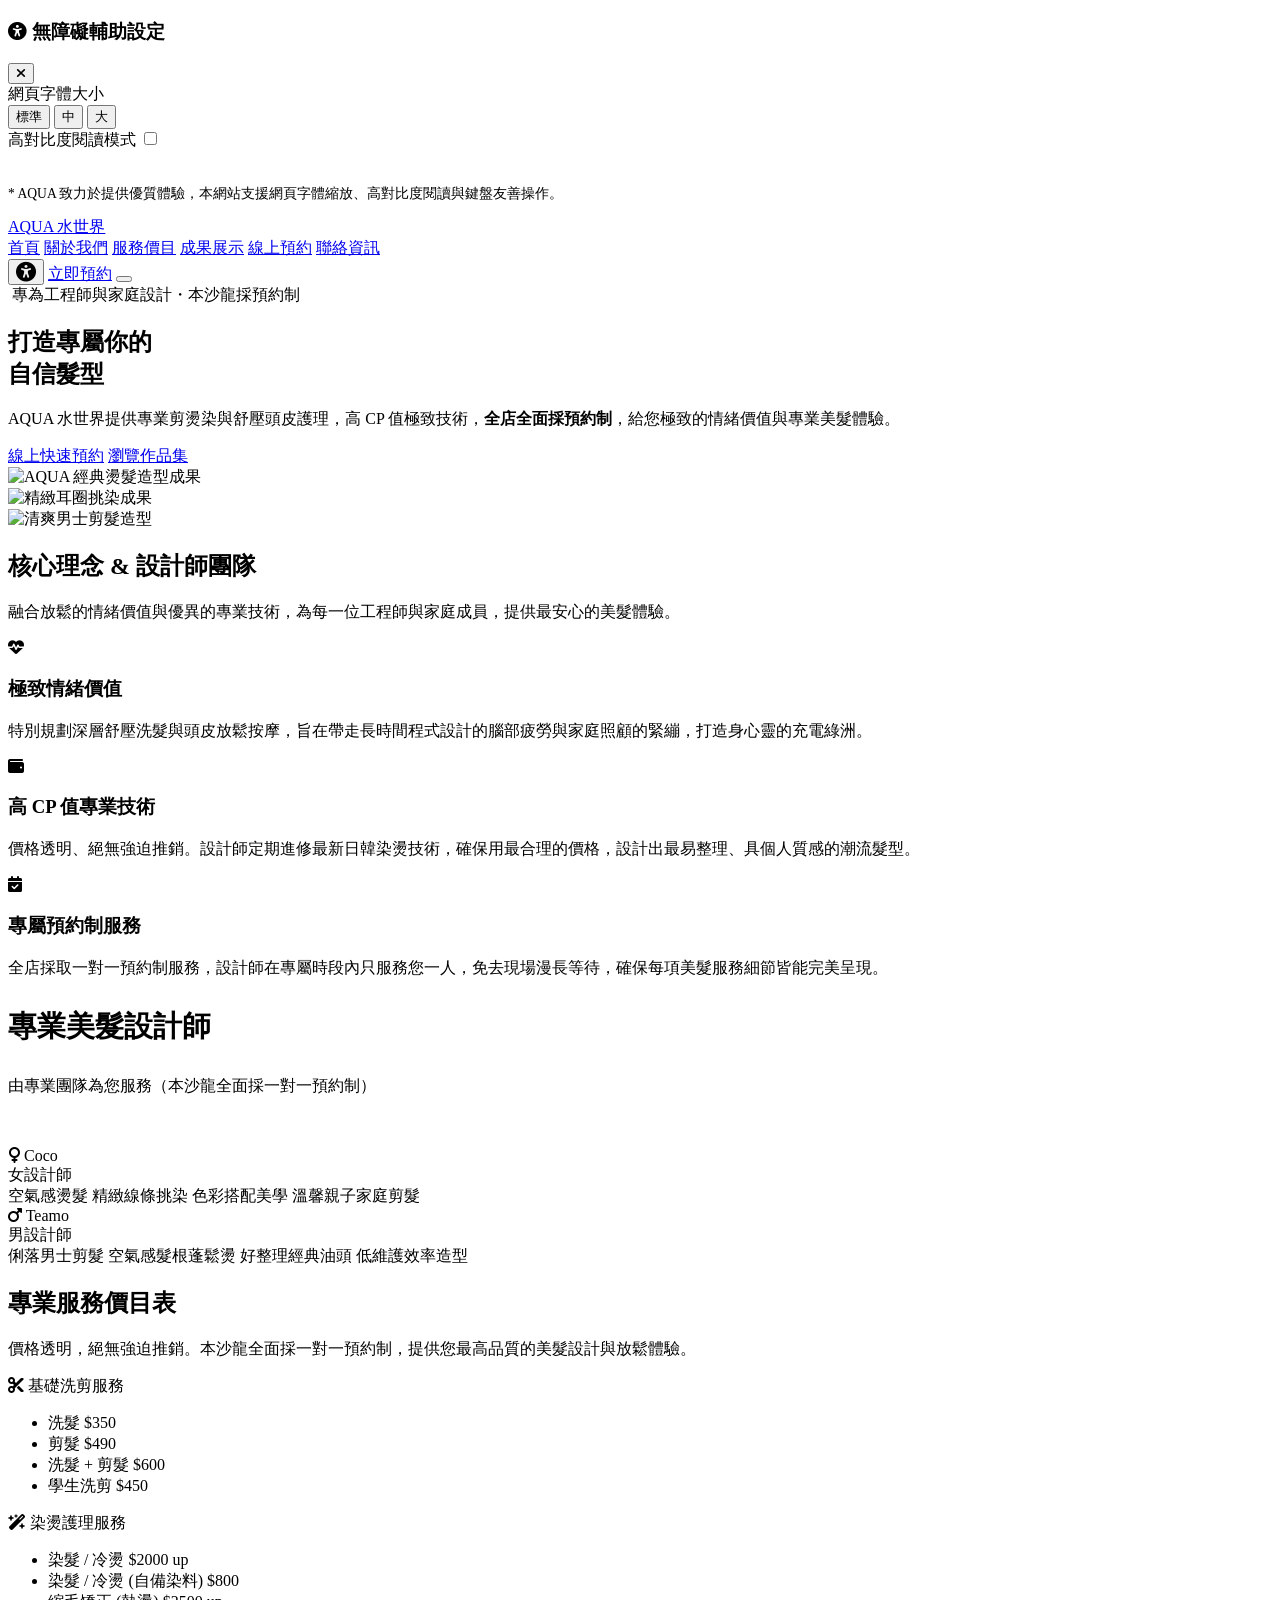
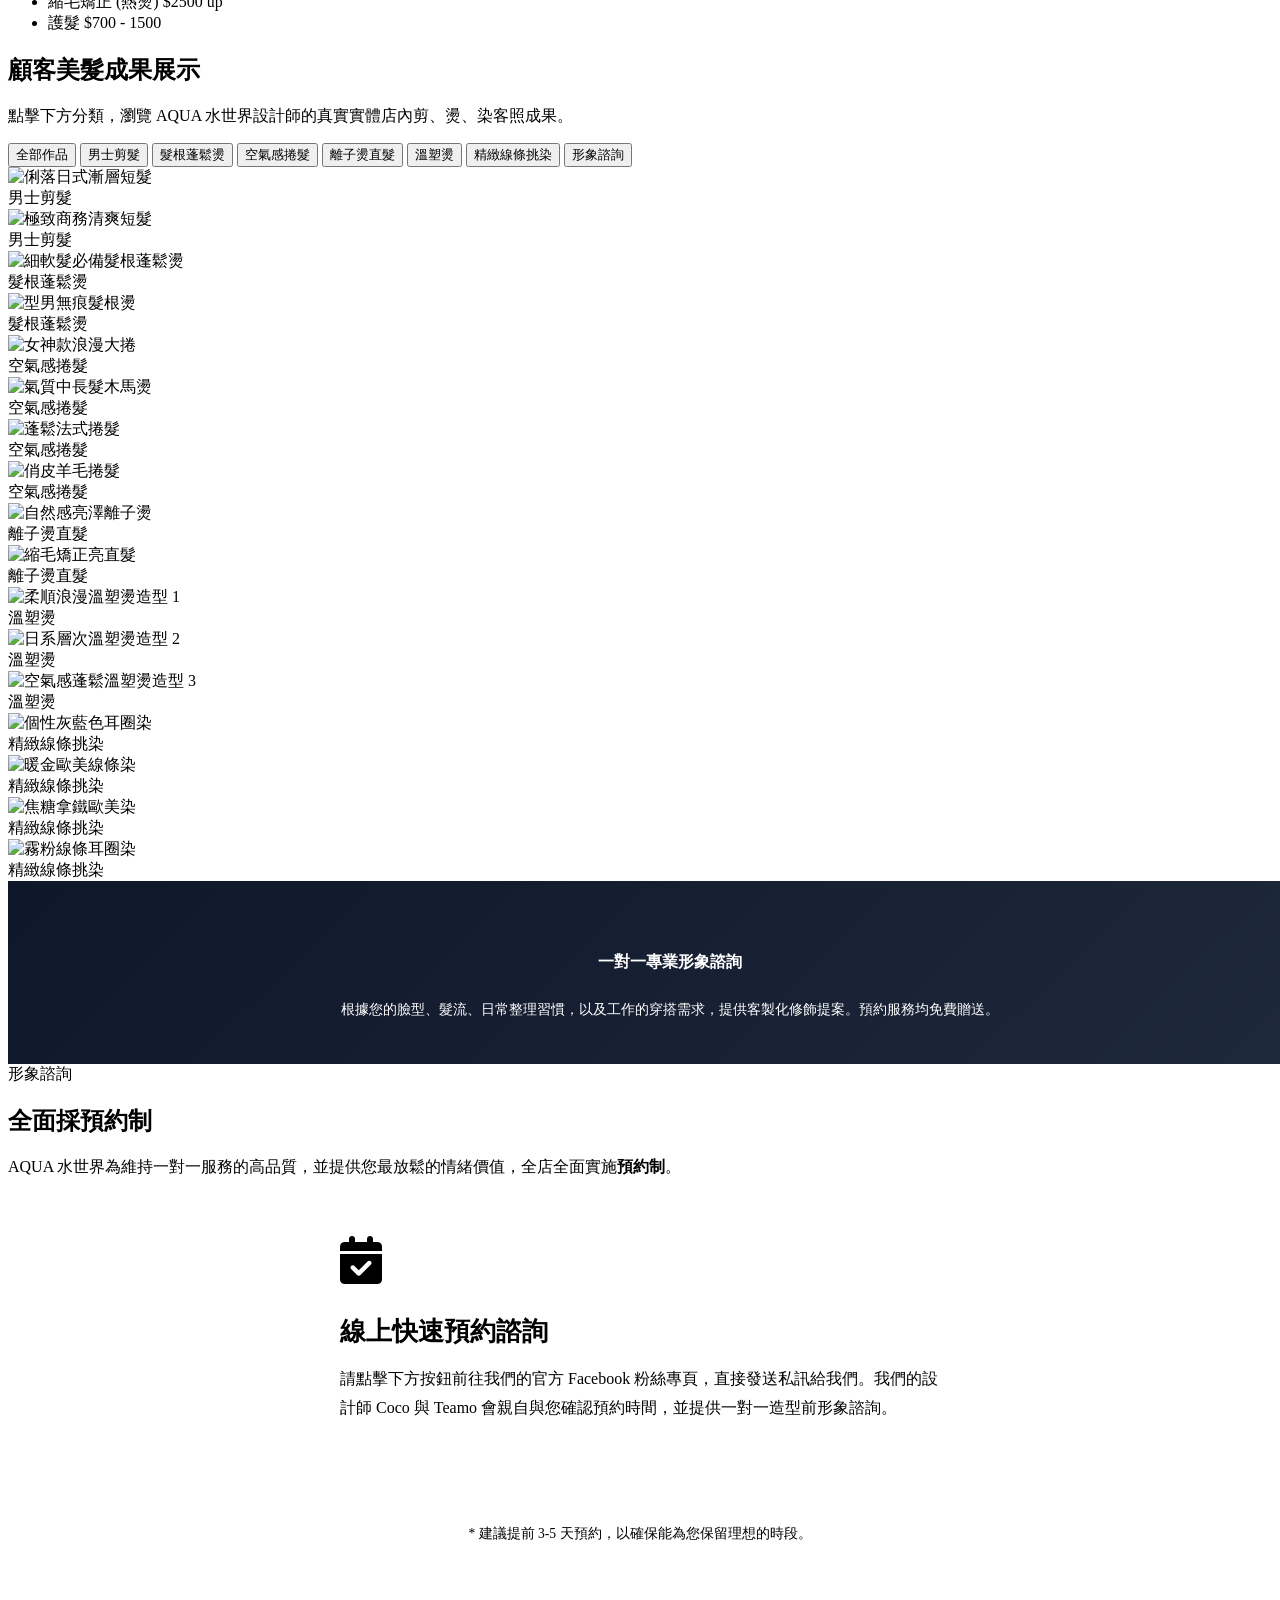
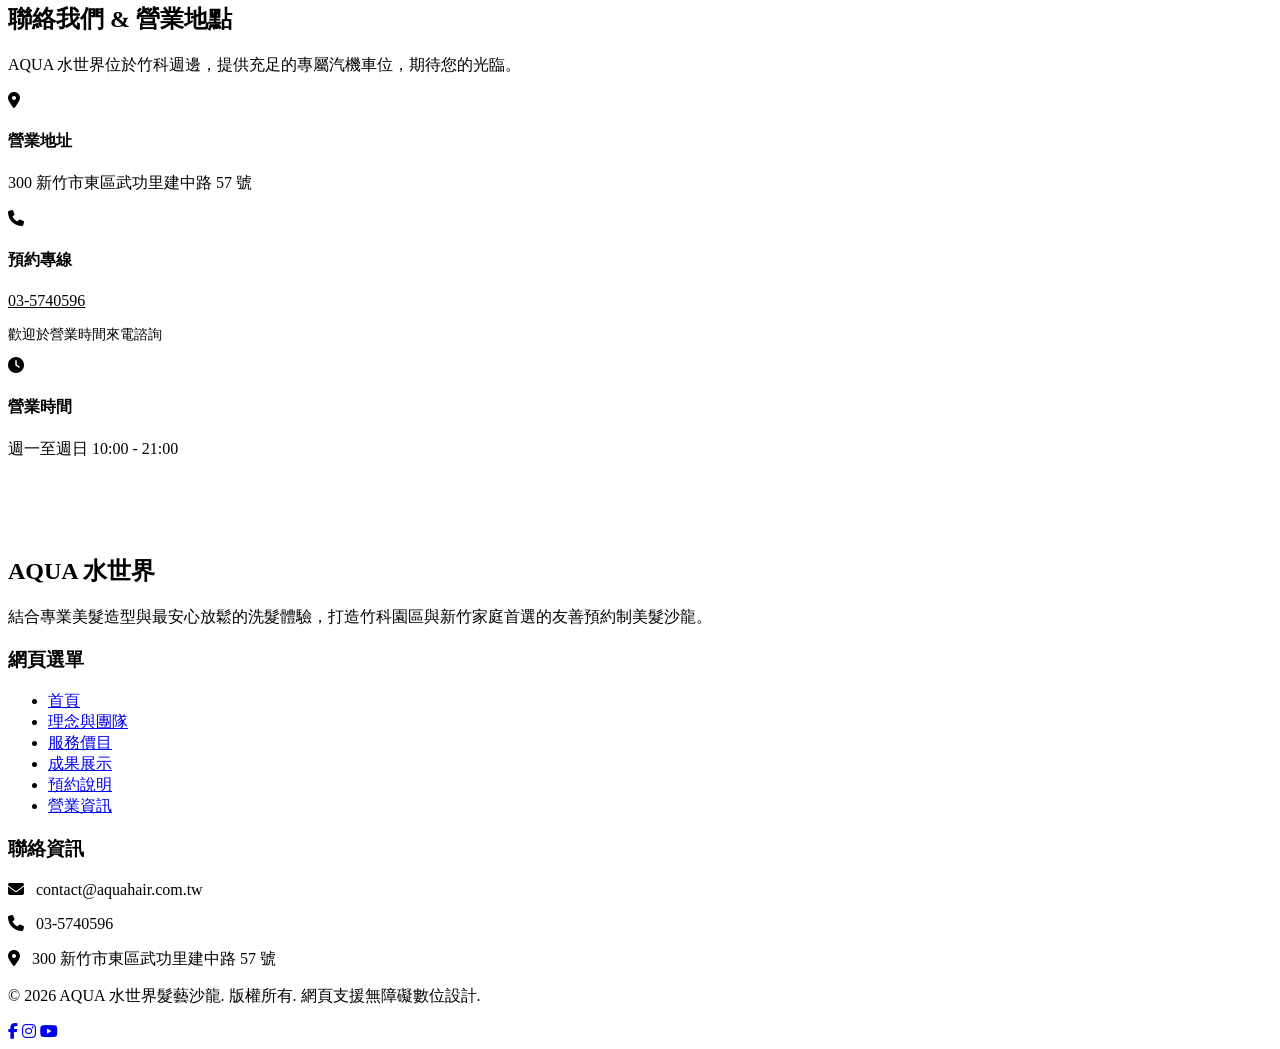
==== index.html @ fc86faf9 "Add files via upload" ====
<!DOCTYPE html>
<html lang="zh-TW">
<head>
  <meta charset="UTF-8">
  <meta name="viewport" content="width=device-width, initial-scale=1.0">
  <title>AQUA 水世界 Hair Salon | 專業剪燙染・一對一預約制沙龍</title>
  <meta name="description" content="AQUA 水世界髮藝沙龍專為忙碌工程師與溫馨家庭設計。提供高品質男士剪髮、髮根蓬鬆燙、溫和捲髮、離子燙、精緻挑染與一對一形象諮詢，給您極致的情緒價值與專業美髮體驗。採全面預約制。">
  <meta name="keywords" content="AQUA水世界, 染髮成果, 男士剪髮, 髮根蓬鬆燙, 離子燙直髮, 捲髮, 挑染, 形象諮詢, 新竹美髮, 竹科剪髮, 預約制">
  
  <!-- CSS Stylesheets -->
  <link rel="stylesheet" href="style.css">
  
  <!-- Icons (FontAwesome for rich accessibility icons) -->
  <link rel="stylesheet" href="https://cdnjs.cloudflare.com/ajax/libs/font-awesome/6.4.0/css/all.min.css">
  
  <!-- Leaflet Map CSS for interactive mapping -->
  <link rel="stylesheet" href="https://unpkg.com/leaflet@1.9.4/dist/leaflet.css" integrity="sha256-p4NxAoJBhIIN+hmNHrzRCf9tD/miZyoHS5obTRR9BMY=" crossorigin="" />
</head>
<body>

  <!-- ACCESSIBILITY BACKDROP -->
  <div class="access-backdrop" id="accessBackdrop" onclick="toggleAccessPanel(false)"></div>

  <!-- ACCESSIBILITY PANEL -->
  <aside class="access-panel" id="accessPanel" aria-label="無障礙輔助設定">
    <div class="access-header">
      <h3><i class="fa-solid fa-universal-access"></i> 無障礙輔助設定</h3>
      <button class="access-close-btn" onclick="toggleAccessPanel(false)" aria-label="關閉無障礙設定"><i class="fa-solid fa-xmark"></i></button>
    </div>
    
    <div class="access-option">
      <label id="fontSizeLabel">網頁字體大小</label>
      <div class="font-size-controls" role="group" aria-labelledby="fontSizeLabel">
        <button class="font-btn active" id="font-normal" onclick="setFontScale(1, 'font-normal')">標準</button>
        <button class="font-btn" id="font-large" onclick="setFontScale(1.2, 'font-large')">中</button>
        <button class="font-btn" id="font-xlarge" onclick="setFontScale(1.4, 'font-xlarge')">大</button>
      </div>
    </div>
    
    <div class="access-option">
      <div class="contrast-toggle-wrapper">
        <label for="contrastToggle" style="margin-bottom: 0;">高對比度閱讀模式</label>
        <label class="switch">
          <input type="checkbox" id="contrastToggle" onchange="toggleHighContrast(this.checked)">
          <span class="slider"></span>
        </label>
      </div>
    </div>
    
    <div class="access-option" style="border-top: 1px solid var(--border-color); padding-top: 20px;">
      <p style="font-size: 0.85rem; color: var(--text-light);">
        * AQUA 致力於提供優質體驗，本網站支援網頁字體縮放、高對比度閱讀與鍵盤友善操作。
      </p>
    </div>
  </aside>

  <!-- HEADER -->
  <header class="header" id="header">
    <div class="container header-container">
      <a href="#home" class="logo" aria-label="AQUA 水世界首頁">
        <div class="logo-wave"></div>
        <span>AQUA 水世界</span>
      </a>
      
      <nav class="nav-links" id="navLinks" aria-label="主導覽列">
        <a href="#home" onclick="closeMobileMenu()" class="active">首頁</a>
        <a href="#about" onclick="closeMobileMenu()">關於我們</a>
        <a href="#pricing" onclick="closeMobileMenu()">服務價目</a>
        <a href="#services" onclick="closeMobileMenu()">成果展示</a>
        <a href="https://www.facebook.com/share/19ZFCupeSS/?mibextid=wwXIfr" target="_blank" rel="noopener noreferrer" onclick="closeMobileMenu()">線上預約</a>
        <a href="#contact" onclick="closeMobileMenu()">聯絡資訊</a>
        <!-- Booking Link inside nav for mobile view -->
        <a href="https://www.facebook.com/share/19ZFCupeSS/?mibextid=wwXIfr" target="_blank" rel="noopener noreferrer" onclick="closeMobileMenu()" class="btn btn-primary" style="display: none; width: 100%; text-align: center; color: white;">立即預約</a>
      </nav>
      
      <div class="nav-actions">
        <!-- Accessibility Panel Toggle Button -->
        <button class="access-toggle-btn" onclick="toggleAccessPanel(true)" aria-label="開啟無障礙設定" title="無障礙設定">
          <i class="fa-solid fa-universal-access" style="font-size: 1.25rem;"></i>
        </button>
        
        <a href="https://www.facebook.com/share/19ZFCupeSS/?mibextid=wwXIfr" target="_blank" rel="noopener noreferrer" class="btn btn-primary">立即預約</a>
        
        <button class="menu-toggle" id="menuToggle" onclick="toggleMobileMenu()" aria-label="切換選單">
          <span></span>
          <span></span>
          <span></span>
        </button>
      </div>
    </div>
  </header>

  <main>
    <!-- HERO SECTION -->
    <section class="hero" id="home" aria-label="主視覺">
      <div class="container hero-grid">
        <div class="hero-content">
          <div class="badge">
            <i class="fa-solid fa-sparkles"></i> 專為工程師與家庭設計・本沙龍採預約制
          </div>
          <h1>
            打造專屬你的<br>
            <span>自信髮型</span>
          </h1>
          <p class="hero-description">
            AQUA 水世界提供專業剪燙染與舒壓頭皮護理，高 CP 值極致技術，<strong>全店全面採預約制</strong>，給您極致的情緒價值與專業美髮體驗。
          </p>
          <div class="hero-buttons">
            <a href="https://www.facebook.com/share/19ZFCupeSS/?mibextid=wwXIfr" target="_blank" rel="noopener noreferrer" class="btn btn-primary">線上快速預約</a>
            <a href="#services" class="btn btn-secondary">瀏覽作品集</a>
          </div>
        </div>
        
        <div class="hero-visuals">
          <div class="hero-blob"></div>
          <div class="hero-showcase-wrapper">
            <div class="hero-main-card">
              <img src="curly-hair/1-1.jpg" alt="AQUA 經典燙髮造型成果">
            </div>
            <!-- Sub decorative styling frames -->
            <div class="hero-sub-card card-1">
              <img src="highlights/3....1.jpg" alt="精緻耳圈挑染成果">
            </div>
            <div class="hero-sub-card card-2">
              <img src="mens-haircut/1..1.jpg" alt="清爽男士剪髮造型">
            </div>
          </div>
        </div>
      </div>
    </section>

    <!-- ABOUT SECTION - BRAND & DESIGNERS -->
    <section class="section-padding" id="about" aria-label="關於我們">
      <div class="container">
        <div class="text-center">
          <h2 class="section-title">核心理念 & 設計師團隊</h2>
          <p class="section-subtitle">
            融合放鬆的情緒價值與優異的專業技術，為每一位工程師與家庭成員，提供最安心的美髮體驗。
          </p>
        </div>

        <!-- 3 Brand Core Values (Mindmap concept) -->
        <div class="about-features">
          <div class="feature-card glassmorphism">
            <div class="feature-icon-wrapper">
              <i class="fa-solid fa-heart-pulse"></i>
            </div>
            <h3>極致情緒價值</h3>
            <p>特別規劃深層舒壓洗髮與頭皮放鬆按摩，旨在帶走長時間程式設計的腦部疲勞與家庭照顧的緊繃，打造身心靈的充電綠洲。</p>
          </div>

          <div class="feature-card glassmorphism">
            <div class="feature-icon-wrapper">
              <i class="fa-solid fa-wallet"></i>
            </div>
            <h3>高 CP 值專業技術</h3>
            <p>價格透明、絕無強迫推銷。設計師定期進修最新日韓染燙技術，確保用最合理的價格，設計出最易整理、具個人質感的潮流髮型。</p>
          </div>

          <div class="feature-card glassmorphism">
            <div class="feature-icon-wrapper">
              <i class="fa-solid fa-calendar-check"></i>
            </div>
            <h3>專屬預約制服務</h3>
            <p>全店採取一對一預約制服務，設計師在專屬時段內只服務您一人，免去現場漫長等待，確保每項美髮服務細節皆能完美呈現。</p>
          </div>
        </div>

        <!-- Designers section (Sitemap concept) -->
        <!-- Designers section (Sitemap concept) -->
        <div class="designers-container">
          <div class="text-center" style="margin-bottom: 50px;">
            <h3 style="font-family: var(--font-display); font-size: 1.8rem; color: var(--secondary);">專業美髮設計師</h3>
            <p style="font-size: 1rem; color: var(--text-light); margin-top: 8px;">由專業團隊為您服務（本沙龍全面採一對一預約制）</p>
          </div>
          
          <div class="designers-grid-simple">
            <!-- Designer 1: Coco -->
            <div class="designer-card-simple glassmorphism text-center">
              <div class="designer-badge-simple female"><i class="fa-solid fa-venus"></i> Coco</div>
              <span class="designer-role-simple">女設計師</span>
              <div class="designer-specialties-simple">
                <span class="specialty-tag">空氣感燙髮</span>
                <span class="specialty-tag">精緻線條挑染</span>
                <span class="specialty-tag">色彩搭配美學</span>
                <span class="specialty-tag">溫馨親子家庭剪髮</span>
              </div>
            </div>

            <!-- Designer 2: Teamo -->
            <div class="designer-card-simple glassmorphism text-center">
              <div class="designer-badge-simple male"><i class="fa-solid fa-mars"></i> Teamo</div>
              <span class="designer-role-simple">男設計師</span>
              <div class="designer-specialties-simple">
                <span class="specialty-tag">俐落男士剪髮</span>
                <span class="specialty-tag">空氣感髮根蓬鬆燙</span>
                <span class="specialty-tag">好整理經典油頭</span>
                <span class="specialty-tag">低維護效率造型</span>
              </div>
            </div>
          </div>
        </div>

      </div>
    </section>

    <!-- PRICING SECTION -->
    <section class="section-padding" id="pricing" aria-label="服務價目表" style="background-color: var(--bg-light);">
      <div class="container">
        <div class="text-center">
          <h2 class="section-title">專業服務價目表</h2>
          <p class="section-subtitle">
            價格透明，絕無強迫推銷。本沙龍全面採一對一預約制，提供您最高品質的美髮設計與放鬆體驗。
          </p>
        </div>

        <div class="pricing-container">
          <div class="pricing-grid">
            <!-- category 1: 基礎洗剪 -->
            <div class="pricing-card glassmorphism">
              <div class="pricing-category-title">
                <i class="fa-solid fa-scissors"></i> 基礎洗剪服務
              </div>
              <ul class="pricing-list">
                <li>
                  <span class="price-name">洗髮</span>
                  <span class="price-value">$350</span>
                </li>
                <li>
                  <span class="price-name">剪髮</span>
                  <span class="price-value">$490</span>
                </li>
                <li>
                  <span class="price-name">洗髮 + 剪髮</span>
                  <span class="price-value">$600</span>
                </li>
                <li>
                  <span class="price-name">學生洗剪</span>
                  <span class="price-value">$450</span>
                </li>
              </ul>
            </div>

            <!-- category 2: 染燙護理 -->
            <div class="pricing-card glassmorphism">
              <div class="pricing-category-title">
                <i class="fa-solid fa-wand-magic-sparkles"></i> 染燙護理服務
              </div>
              <ul class="pricing-list">
                <li>
                  <span class="price-name">染髮 / 冷燙</span>
                  <span class="price-value">$2000 <span class="price-up">up</span></span>
                </li>
                <li>
                  <span class="price-name">染髮 / 冷燙 (自備染料)</span>
                  <span class="price-value">$800</span>
                </li>
                <li>
                  <span class="price-name">縮毛矯正 (熱燙)</span>
                  <span class="price-value">$2500 <span class="price-up">up</span></span>
                </li>
                <li>
                  <span class="price-name">護髮</span>
                  <span class="price-value">$700 - 1500</span>
                </li>
              </ul>
            </div>
          </div>
        </div>
      </div>
    </section>

    <!-- SERVICES PORTFOLIO SECTION -->
    <section class="section-padding" style="background-color: var(--bg-white);" id="services" aria-label="服務項目與作品集">
      <div class="container">
        <div class="text-center">
          <h2 class="section-title">顧客美髮成果展示</h2>
          <p class="section-subtitle">
            點擊下方分類，瀏覽 AQUA 水世界設計師的真實實體店內剪、燙、染客照成果。
          </p>
        </div>

        <!-- Portfolio Filter Navigation -->
        <div class="portfolio-filters" role="tablist" aria-label="作品分類">
          <button class="filter-btn active" role="tab" aria-selected="true" aria-controls="portfolio-grid" data-filter="all">全部作品</button>
          <button class="filter-btn" role="tab" aria-selected="false" aria-controls="portfolio-grid" data-filter="cut">男士剪髮</button>
          <button class="filter-btn" role="tab" aria-selected="false" aria-controls="portfolio-grid" data-filter="root-vol">髮根蓬鬆燙</button>
          <button class="filter-btn" role="tab" aria-selected="false" aria-controls="portfolio-grid" data-filter="curl">空氣感捲髮</button>
          <button class="filter-btn" role="tab" aria-selected="false" aria-controls="portfolio-grid" data-filter="straight">離子燙直髮</button>
          <button class="filter-btn" role="tab" aria-selected="false" aria-controls="portfolio-grid" data-filter="thermal">溫塑燙</button>
          <button class="filter-btn" role="tab" aria-selected="false" aria-controls="portfolio-grid" data-filter="color">精緻線條挑染</button>
          <button class="filter-btn" role="tab" aria-selected="false" aria-controls="portfolio-grid" data-filter="consult">形象諮詢</button>
        </div>

        <!-- Portfolio Grid with real directory assets -->
        <div class="portfolio-grid" id="portfolio-grid">
          
          <!-- 男士剪髮 (Cut) -->
          <div class="portfolio-item" data-category="cut">
            <img src="mens-haircut/1..1.jpg" alt="俐落日式漸層短髮">
            <div class="portfolio-overlay">
              <span class="portfolio-tag">男士剪髮</span>
            </div>
          </div>
          <div class="portfolio-item" data-category="cut">
            <img src="mens-haircut/1..2.jpg" alt="極致商務清爽短髮">
            <div class="portfolio-overlay">
              <span class="portfolio-tag">男士剪髮</span>
            </div>
          </div>

          <!-- 髮根蓬鬆燙 (Root Volumizing) -->
          <div class="portfolio-item" data-category="root-vol">
            <img src="root-perm/1--1.jpg" alt="細軟髮必備髮根蓬鬆燙">
            <div class="portfolio-overlay">
              <span class="portfolio-tag">髮根蓬鬆燙</span>
            </div>
          </div>
          <div class="portfolio-item" data-category="root-vol">
            <img src="root-perm/2--1.jpg" alt="型男無痕髮根燙">
            <div class="portfolio-overlay">
              <span class="portfolio-tag">髮根蓬鬆燙</span>
            </div>
          </div>

          <!-- 捲髮 (Curl) -->
          <div class="portfolio-item" data-category="curl">
            <img src="curly-hair/1-1.jpg" alt="女神款浪漫大捲">
            <div class="portfolio-overlay">
              <span class="portfolio-tag">空氣感捲髮</span>
            </div>
          </div>
          <div class="portfolio-item" data-category="curl">
            <img src="curly-hair/2-1.jpg" alt="氣質中長髮木馬燙">
            <div class="portfolio-overlay">
              <span class="portfolio-tag">空氣感捲髮</span>
            </div>
          </div>
          <div class="portfolio-item" data-category="curl">
            <img src="curly-hair/5-1.jpg" alt="蓬鬆法式捲髮">
            <div class="portfolio-overlay">
              <span class="portfolio-tag">空氣感捲髮</span>
            </div>
          </div>
          <div class="portfolio-item" data-category="curl">
            <img src="curly-hair/8-1.jpg" alt="俏皮羊毛捲髮">
            <div class="portfolio-overlay">
              <span class="portfolio-tag">空氣感捲髮</span>
            </div>
          </div>

          <!-- 離子燙直髮 (Straight) -->
          <div class="portfolio-item" data-category="straight">
            <img src="straight-hair/1...1.jpg" alt="自然感亮澤離子燙">
            <div class="portfolio-overlay">
              <span class="portfolio-tag">離子燙直髮</span>
            </div>
          </div>
          <div class="portfolio-item" data-category="straight">
            <img src="straight-hair/3...1.jpg" alt="縮毛矯正亮直髮">
            <div class="portfolio-overlay">
              <span class="portfolio-tag">離子燙直髮</span>
            </div>
          </div>

          <!-- 溫塑燙 (Thermal) -->
          <div class="portfolio-item" data-category="thermal">
            <img src="thermal-perm/1.jpg" alt="柔順浪漫溫塑燙造型 1">
            <div class="portfolio-overlay">
              <span class="portfolio-tag">溫塑燙</span>
            </div>
          </div>
          <div class="portfolio-item" data-category="thermal">
            <img src="thermal-perm/2.png" alt="日系層次溫塑燙造型 2">
            <div class="portfolio-overlay">
              <span class="portfolio-tag">溫塑燙</span>
            </div>
          </div>
          <div class="portfolio-item" data-category="thermal">
            <img src="thermal-perm/3.png" alt="空氣感蓬鬆溫塑燙造型 3">
            <div class="portfolio-overlay">
              <span class="portfolio-tag">溫塑燙</span>
            </div>
          </div>

          <!-- 挑染 (Color) -->
          <div class="portfolio-item" data-category="color">
            <img src="highlights/1....2.jpg" alt="個性灰藍色耳圈染">
            <div class="portfolio-overlay">
              <span class="portfolio-tag">精緻線條挑染</span>
            </div>
          </div>
          <div class="portfolio-item" data-category="color">
            <img src="highlights/2....1.jpg" alt="暖金歐美線條染">
            <div class="portfolio-overlay">
              <span class="portfolio-tag">精緻線條挑染</span>
            </div>
          </div>
          <div class="portfolio-item" data-category="color">
            <img src="highlights/3....2.jpg" alt="焦糖拿鐵歐美染">
            <div class="portfolio-overlay">
              <span class="portfolio-tag">精緻線條挑染</span>
            </div>
          </div>
          <div class="portfolio-item" data-category="color">
            <img src="highlights/3....4.jpg" alt="霧粉線條耳圈染">
            <div class="portfolio-overlay">
              <span class="portfolio-tag">精緻線條挑染</span>
            </div>
          </div>

          <!-- 形象諮詢 (Consulting) -->
          <div class="portfolio-item" data-category="consult">
            <div style="background: linear-gradient(135deg, #0f172a, #1e293b); width:100%; height:100%; display:flex; flex-direction:column; justify-content:center; align-items:center; padding:30px; text-align:center; color:white;">
              <i class="fa-solid fa-comments-question" style="font-size:3rem; color:var(--primary); margin-bottom:20px;"></i>
              <h4 style="color:white; margin-bottom:12px; font-family:var(--font-display);">一對一專業形象諮詢</h4>
              <p style="font-size:0.85rem; color:var(--text-muted); line-height:1.6;">
                根據您的臉型、髮流、日常整理習慣，以及工作的穿搭需求，提供客製化修飾提案。預約服務均免費贈送。
              </p>
            </div>
            <div class="portfolio-overlay">
              <span class="portfolio-tag">形象諮詢</span>
            </div>
          </div>

        </div>
      </div>
    </section>

    <!-- BOOKING SECTION (Reservation Instruction) -->
    <section class="section-padding" style="background-color: var(--bg-white);" id="booking" aria-label="預約美髮服務">
      <div class="container">
        <div class="text-center">
          <h2 class="section-title">全面採預約制</h2>
          <p class="section-subtitle">
            AQUA 水世界為維持一對一服務的高品質，並提供您最放鬆的情緒價值，全店全面實施<strong>預約制</strong>。
          </p>
        </div>

        <div class="booking-card glassmorphism text-center" style="max-width: 600px; margin: 0 auto; padding: 40px 30px;">
          <div style="font-size: 3rem; color: var(--primary); margin-bottom: 20px;">
            <i class="fa-solid fa-calendar-check"></i>
          </div>
          <h3 style="font-family: var(--font-display); font-size: 1.6rem; color: var(--secondary); margin-bottom: 16px;">
            線上快速預約諮詢
          </h3>
          <p style="color: var(--text-light); font-size: 1rem; line-height: 1.8; margin-bottom: 30px;">
            請點擊下方按鈕前往我們的官方 Facebook 粉絲專頁，直接發送私訊給我們。我們的設計師 Coco 與 Teamo 會親自與您確認預約時間，並提供一對一造型前形象諮詢。
          </p>
          <div style="display: flex; flex-direction: column; gap: 12px; align-items: center;">
            <a href="https://www.facebook.com/share/19ZFCupeSS/?mibextid=wwXIfr" target="_blank" rel="noopener noreferrer" class="btn btn-primary" style="padding: 14px 40px; font-size: 1.1rem; width: 100%; max-width: 320px; color: white;">
              <i class="fa-brands fa-facebook-messenger" style="font-size: 1.2rem;"></i> 前往粉絲專頁預約
            </a>
            <span style="font-size: 0.85rem; color: var(--text-muted); margin-top: 8px;">
              * 建議提前 3-5 天預約，以確保能為您保留理想的時段。
            </span>
          </div>
        </div>
      </div>
    </section>

    <!-- CONTACT & INTERACTIVE MAP SECTION -->
    <section class="section-padding" id="contact" aria-label="聯絡資訊與地圖">
      <div class="container">
        <div class="text-center">
          <h2 class="section-title">聯絡我們 & 營業地點</h2>
          <p class="section-subtitle">
            AQUA 水世界位於竹科週邊，提供充足的專屬汽機車位，期待您的光臨。
          </p>
        </div>

        <div class="contact-grid">
          <div class="contact-info-card glassmorphism">
            <div class="contact-details">
              
              <!-- Address -->
              <div class="contact-item">
                <div class="contact-icon"><i class="fa-solid fa-location-dot"></i></div>
                <div>
                  <h4>營業地址</h4>
                  <p>300 新竹市東區武功里建中路 57 號</p>
                </div>
              </div>

              <!-- Phone -->
              <div class="contact-item">
                <div class="contact-icon"><i class="fa-solid fa-phone"></i></div>
                <div>
                  <h4>預約專線</h4>
                  <p><a href="tel:035740596" style="color: inherit;">03-5740596</a></p>
                  <p style="font-size:0.85rem; color: var(--text-light);">歡迎於營業時間來電諮詢</p>
                </div>
              </div>

              <!-- Hours -->
              <div class="contact-item">
                <div class="contact-icon"><i class="fa-solid fa-clock"></i></div>
                <div>
                  <h4>營業時間</h4>
                  <p>週一至週日 10:00 - 21:00</p>
                </div>
              </div>

            </div>
            
            <div style="margin-top: 30px; border-top: 1px solid var(--border-color); padding-top: 24px; text-align: center; display: flex; flex-direction: column; gap: 12px; align-items: center;">
              <a href="https://www.facebook.com/share/19ZFCupeSS/?mibextid=wwXIfr" target="_blank" rel="noopener noreferrer" class="btn btn-primary" style="width: 100%; max-width: 220px; font-size: 0.95rem; color: white;">
                <i class="fa-brands fa-facebook-f" style="font-size: 1.1rem;"></i> 官方粉絲專頁
              </a>
            </div>
          </div>

          <!-- Leaflet Interactive Map -->
          <div class="map-wrapper">
            <div id="mapCanvas" class="map-canvas" aria-label="AQUA 水世界地圖定位"></div>
          </div>
        </div>
      </div>
    </section>
  </main>

  <!-- FOOTER -->
  <footer class="footer">
    <div class="container footer-grid">
      <div class="footer-brand">
        <h2>AQUA 水世界</h2>
        <p>
          結合專業美髮造型與最安心放鬆的洗髮體驗，打造竹科園區與新竹家庭首選的友善預約制美髮沙龍。
        </p>
      </div>

      <div class="footer-links">
        <h3>網頁選單</h3>
        <ul>
          <li><a href="#home">首頁</a></li>
          <li><a href="#about">理念與團隊</a></li>
          <li><a href="#pricing">服務價目</a></li>
          <li><a href="#services">成果展示</a></li>
          <li><a href="#booking">預約說明</a></li>
          <li><a href="#contact">營業資訊</a></li>
        </ul>
      </div>

      <div class="footer-contact">
        <h3>聯絡資訊</h3>
        <p><i class="fa-solid fa-envelope" style="margin-right: 8px;"></i> contact@aquahair.com.tw</p>
        <p><i class="fa-solid fa-phone" style="margin-right: 8px;"></i> 03-5740596</p>
        <p><i class="fa-solid fa-location-dot" style="margin-right: 8px;"></i> 300 新竹市東區武功里建中路 57 號</p>
      </div>
    </div>

    <div class="container footer-bottom">
      <p>&copy; 2026 AQUA 水世界髮藝沙龍. 版權所有. 網頁支援無障礙數位設計.</p>
      <div class="footer-socials">
        <a href="https://www.facebook.com/share/19ZFCupeSS/?mibextid=wwXIfr" target="_blank" rel="noopener noreferrer" class="social-link" aria-label="AQUA Facebook"><i class="fa-brands fa-facebook-f"></i></a>
        <a href="https://www.facebook.com/share/19ZFCupeSS/?mibextid=wwXIfr" target="_blank" rel="noopener noreferrer" class="social-link" aria-label="AQUA Instagram"><i class="fa-brands fa-instagram"></i></a>
        <a href="https://www.facebook.com/share/19ZFCupeSS/?mibextid=wwXIfr" target="_blank" rel="noopener noreferrer" class="social-link" aria-label="AQUA YouTube"><i class="fa-brands fa-youtube"></i></a>
      </div>
    </div>
  </footer>

  <!-- Leaflet Map JS Library (loads Leaflet map tiles interactively) -->
  <script src="https://unpkg.com/leaflet@1.9.4/dist/leaflet.js" integrity="sha256-20nQCchB9co0qIjJZRGuk2/Z9VM+kNiyxNV1lvTlZBo=" crossorigin=""></script>
  
  <!-- Custom JS Application Logic -->
  <script src="app.js"></script>
</body>
</html>
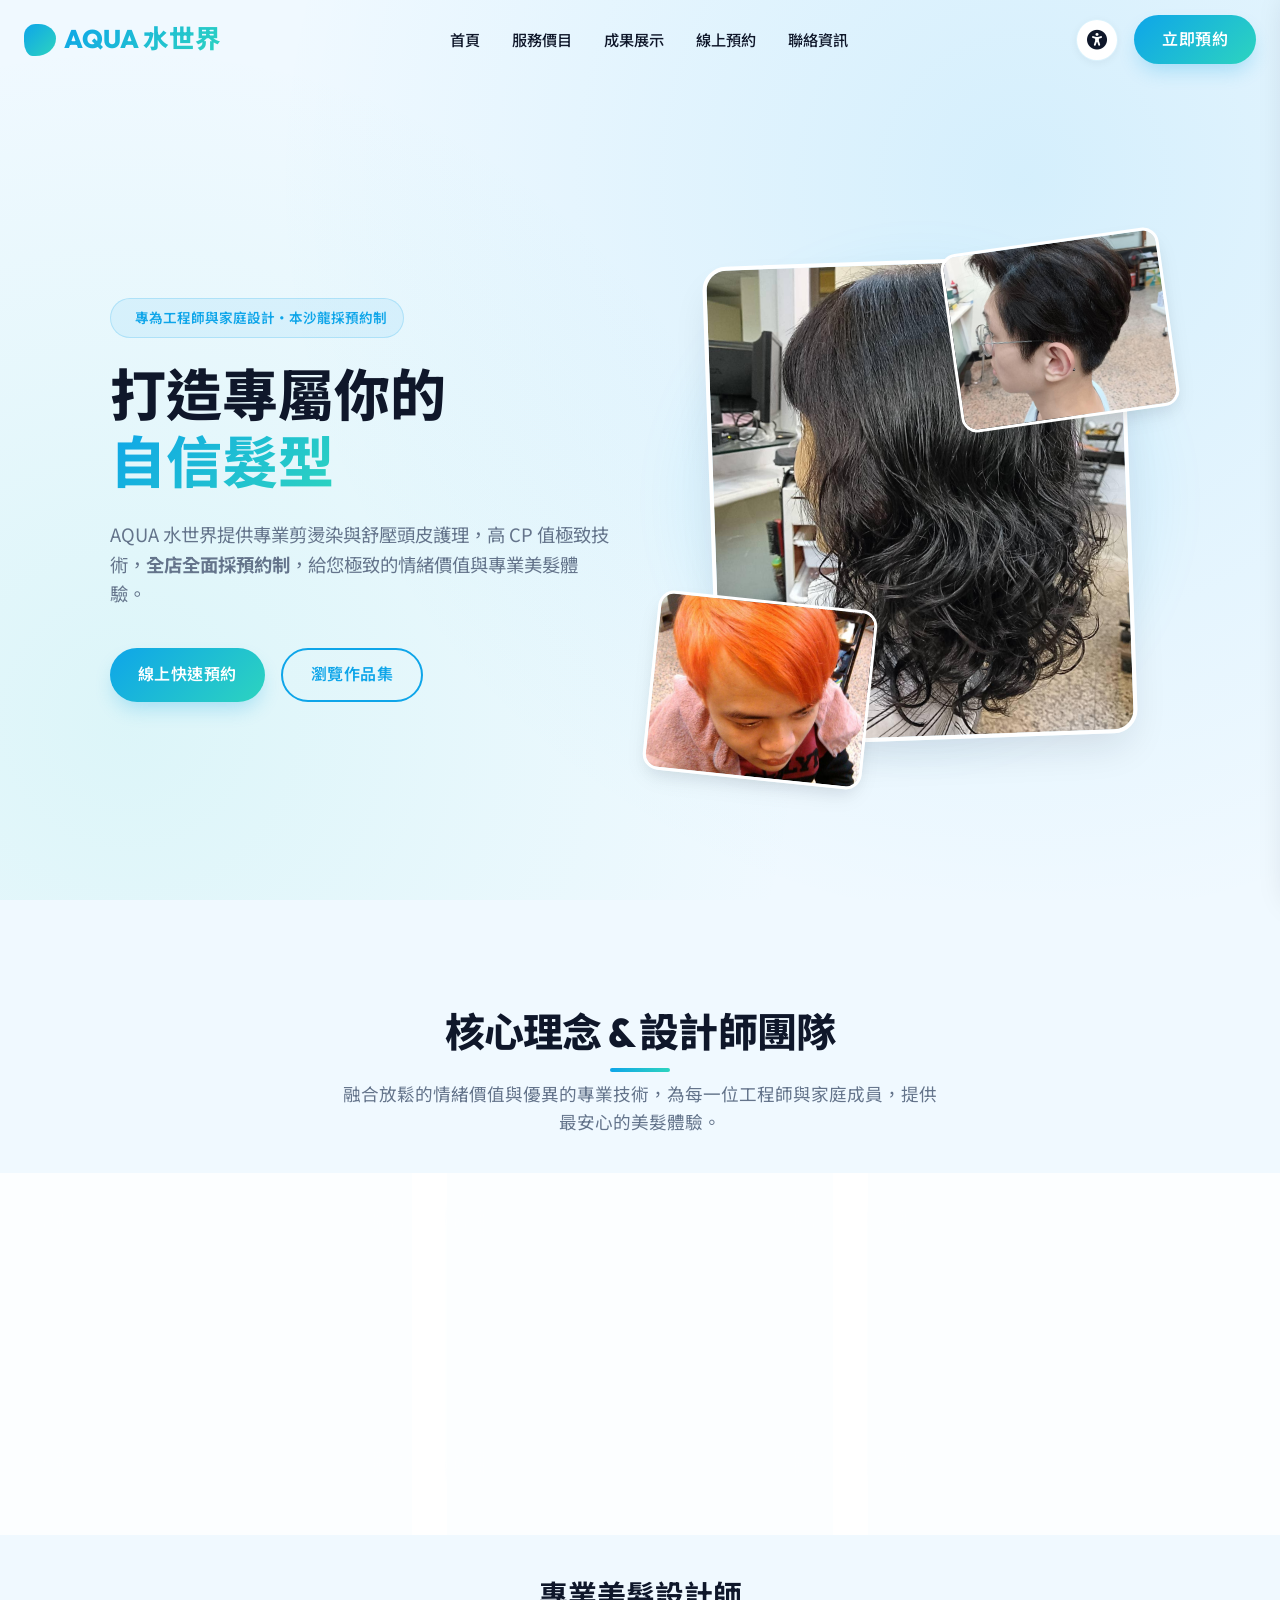
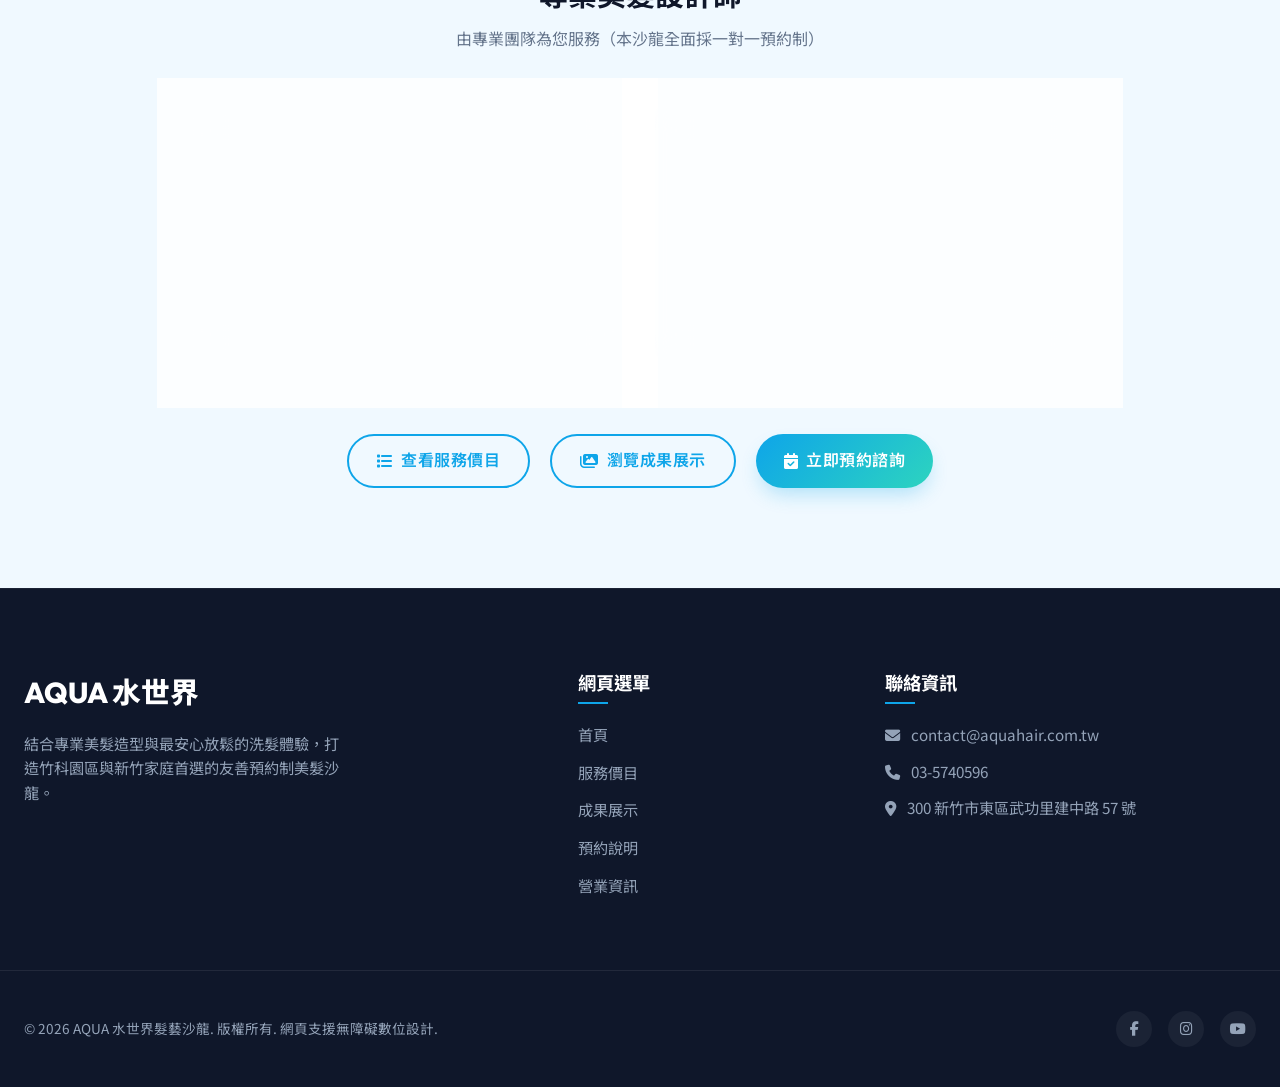
==== commit e90d403b: "Add files via upload" ====
--- a/index.html
+++ b/index.html
@@ -12,9 +12,6 @@
   
   <!-- Icons (FontAwesome for rich accessibility icons) -->
   <link rel="stylesheet" href="https://cdnjs.cloudflare.com/ajax/libs/font-awesome/6.4.0/css/all.min.css">
-  
-  <!-- Leaflet Map CSS for interactive mapping -->
-  <link rel="stylesheet" href="https://unpkg.com/leaflet@1.9.4/dist/leaflet.css" integrity="sha256-p4NxAoJBhIIN+hmNHrzRCf9tD/miZyoHS5obTRR9BMY=" crossorigin="" />
 </head>
 <body>
 
@@ -57,18 +54,17 @@
   <!-- HEADER -->
   <header class="header" id="header">
     <div class="container header-container">
-      <a href="#home" class="logo" aria-label="AQUA 水世界首頁">
+      <a href="index.html" class="logo" aria-label="AQUA 水世界首頁">
         <div class="logo-wave"></div>
         <span>AQUA 水世界</span>
       </a>
       
       <nav class="nav-links" id="navLinks" aria-label="主導覽列">
-        <a href="#home" onclick="closeMobileMenu()" class="active">首頁</a>
-        <a href="#about" onclick="closeMobileMenu()">關於我們</a>
-        <a href="#pricing" onclick="closeMobileMenu()">服務價目</a>
-        <a href="#services" onclick="closeMobileMenu()">成果展示</a>
+        <a href="index.html" onclick="closeMobileMenu()" class="active">首頁</a>
+        <a href="pricing.html" onclick="closeMobileMenu()">服務價目</a>
+        <a href="portfolio.html" onclick="closeMobileMenu()">成果展示</a>
         <a href="https://www.facebook.com/share/19ZFCupeSS/?mibextid=wwXIfr" target="_blank" rel="noopener noreferrer" onclick="closeMobileMenu()">線上預約</a>
-        <a href="#contact" onclick="closeMobileMenu()">聯絡資訊</a>
+        <a href="contact.html" onclick="closeMobileMenu()">聯絡資訊</a>
         <!-- Booking Link inside nav for mobile view -->
         <a href="https://www.facebook.com/share/19ZFCupeSS/?mibextid=wwXIfr" target="_blank" rel="noopener noreferrer" onclick="closeMobileMenu()" class="btn btn-primary" style="display: none; width: 100%; text-align: center; color: white;">立即預約</a>
       </nav>
@@ -107,7 +103,7 @@
           </p>
           <div class="hero-buttons">
             <a href="https://www.facebook.com/share/19ZFCupeSS/?mibextid=wwXIfr" target="_blank" rel="noopener noreferrer" class="btn btn-primary">線上快速預約</a>
-            <a href="#services" class="btn btn-secondary">瀏覽作品集</a>
+            <a href="portfolio.html" class="btn btn-secondary">瀏覽作品集</a>
           </div>
         </div>
         
@@ -139,7 +135,7 @@
           </p>
         </div>
 
-        <!-- 3 Brand Core Values (Mindmap concept) -->
+        <!-- 3 Brand Core Values -->
         <div class="about-features">
           <div class="feature-card glassmorphism">
             <div class="feature-icon-wrapper">
@@ -166,8 +162,7 @@
           </div>
         </div>
 
-        <!-- Designers section (Sitemap concept) -->
-        <!-- Designers section (Sitemap concept) -->
+        <!-- Designers section -->
         <div class="designers-container">
           <div class="text-center" style="margin-bottom: 50px;">
             <h3 style="font-family: var(--font-display); font-size: 1.8rem; color: var(--secondary);">專業美髮設計師</h3>
@@ -201,320 +196,13 @@
           </div>
         </div>
 
-      </div>
-    </section>
-
-    <!-- PRICING SECTION -->
-    <section class="section-padding" id="pricing" aria-label="服務價目表" style="background-color: var(--bg-light);">
-      <div class="container">
-        <div class="text-center">
-          <h2 class="section-title">專業服務價目表</h2>
-          <p class="section-subtitle">
-            價格透明，絕無強迫推銷。本沙龍全面採一對一預約制，提供您最高品質的美髮設計與放鬆體驗。
-          </p>
-        </div>
-
-        <div class="pricing-container">
-          <div class="pricing-grid">
-            <!-- category 1: 基礎洗剪 -->
-            <div class="pricing-card glassmorphism">
-              <div class="pricing-category-title">
-                <i class="fa-solid fa-scissors"></i> 基礎洗剪服務
-              </div>
-              <ul class="pricing-list">
-                <li>
-                  <span class="price-name">洗髮</span>
-                  <span class="price-value">$350</span>
-                </li>
-                <li>
-                  <span class="price-name">剪髮</span>
-                  <span class="price-value">$490</span>
-                </li>
-                <li>
-                  <span class="price-name">洗髮 + 剪髮</span>
-                  <span class="price-value">$600</span>
-                </li>
-                <li>
-                  <span class="price-name">學生洗剪</span>
-                  <span class="price-value">$450</span>
-                </li>
-              </ul>
-            </div>
-
-            <!-- category 2: 染燙護理 -->
-            <div class="pricing-card glassmorphism">
-              <div class="pricing-category-title">
-                <i class="fa-solid fa-wand-magic-sparkles"></i> 染燙護理服務
-              </div>
-              <ul class="pricing-list">
-                <li>
-                  <span class="price-name">染髮 / 冷燙</span>
-                  <span class="price-value">$2000 <span class="price-up">up</span></span>
-                </li>
-                <li>
-                  <span class="price-name">染髮 / 冷燙 (自備染料)</span>
-                  <span class="price-value">$800</span>
-                </li>
-                <li>
-                  <span class="price-name">縮毛矯正 (熱燙)</span>
-                  <span class="price-value">$2500 <span class="price-up">up</span></span>
-                </li>
-                <li>
-                  <span class="price-name">護髮</span>
-                  <span class="price-value">$700 - 1500</span>
-                </li>
-              </ul>
-            </div>
-          </div>
-        </div>
-      </div>
-    </section>
-
-    <!-- SERVICES PORTFOLIO SECTION -->
-    <section class="section-padding" style="background-color: var(--bg-white);" id="services" aria-label="服務項目與作品集">
-      <div class="container">
-        <div class="text-center">
-          <h2 class="section-title">顧客美髮成果展示</h2>
-          <p class="section-subtitle">
-            點擊下方分類，瀏覽 AQUA 水世界設計師的真實實體店內剪、燙、染客照成果。
-          </p>
-        </div>
-
-        <!-- Portfolio Filter Navigation -->
-        <div class="portfolio-filters" role="tablist" aria-label="作品分類">
-          <button class="filter-btn active" role="tab" aria-selected="true" aria-controls="portfolio-grid" data-filter="all">全部作品</button>
-          <button class="filter-btn" role="tab" aria-selected="false" aria-controls="portfolio-grid" data-filter="cut">男士剪髮</button>
-          <button class="filter-btn" role="tab" aria-selected="false" aria-controls="portfolio-grid" data-filter="root-vol">髮根蓬鬆燙</button>
-          <button class="filter-btn" role="tab" aria-selected="false" aria-controls="portfolio-grid" data-filter="curl">空氣感捲髮</button>
-          <button class="filter-btn" role="tab" aria-selected="false" aria-controls="portfolio-grid" data-filter="straight">離子燙直髮</button>
-          <button class="filter-btn" role="tab" aria-selected="false" aria-controls="portfolio-grid" data-filter="thermal">溫塑燙</button>
-          <button class="filter-btn" role="tab" aria-selected="false" aria-controls="portfolio-grid" data-filter="color">精緻線條挑染</button>
-          <button class="filter-btn" role="tab" aria-selected="false" aria-controls="portfolio-grid" data-filter="consult">形象諮詢</button>
-        </div>
-
-        <!-- Portfolio Grid with real directory assets -->
-        <div class="portfolio-grid" id="portfolio-grid">
-          
-          <!-- 男士剪髮 (Cut) -->
-          <div class="portfolio-item" data-category="cut">
-            <img src="mens-haircut/1..1.jpg" alt="俐落日式漸層短髮">
-            <div class="portfolio-overlay">
-              <span class="portfolio-tag">男士剪髮</span>
-            </div>
-          </div>
-          <div class="portfolio-item" data-category="cut">
-            <img src="mens-haircut/1..2.jpg" alt="極致商務清爽短髮">
-            <div class="portfolio-overlay">
-              <span class="portfolio-tag">男士剪髮</span>
-            </div>
-          </div>
-
-          <!-- 髮根蓬鬆燙 (Root Volumizing) -->
-          <div class="portfolio-item" data-category="root-vol">
-            <img src="root-perm/1--1.jpg" alt="細軟髮必備髮根蓬鬆燙">
-            <div class="portfolio-overlay">
-              <span class="portfolio-tag">髮根蓬鬆燙</span>
-            </div>
-          </div>
-          <div class="portfolio-item" data-category="root-vol">
-            <img src="root-perm/2--1.jpg" alt="型男無痕髮根燙">
-            <div class="portfolio-overlay">
-              <span class="portfolio-tag">髮根蓬鬆燙</span>
-            </div>
-          </div>
-
-          <!-- 捲髮 (Curl) -->
-          <div class="portfolio-item" data-category="curl">
-            <img src="curly-hair/1-1.jpg" alt="女神款浪漫大捲">
-            <div class="portfolio-overlay">
-              <span class="portfolio-tag">空氣感捲髮</span>
-            </div>
-          </div>
-          <div class="portfolio-item" data-category="curl">
-            <img src="curly-hair/2-1.jpg" alt="氣質中長髮木馬燙">
-            <div class="portfolio-overlay">
-              <span class="portfolio-tag">空氣感捲髮</span>
-            </div>
-          </div>
-          <div class="portfolio-item" data-category="curl">
-            <img src="curly-hair/5-1.jpg" alt="蓬鬆法式捲髮">
-            <div class="portfolio-overlay">
-              <span class="portfolio-tag">空氣感捲髮</span>
-            </div>
-          </div>
-          <div class="portfolio-item" data-category="curl">
-            <img src="curly-hair/8-1.jpg" alt="俏皮羊毛捲髮">
-            <div class="portfolio-overlay">
-              <span class="portfolio-tag">空氣感捲髮</span>
-            </div>
-          </div>
-
-          <!-- 離子燙直髮 (Straight) -->
-          <div class="portfolio-item" data-category="straight">
-            <img src="straight-hair/1...1.jpg" alt="自然感亮澤離子燙">
-            <div class="portfolio-overlay">
-              <span class="portfolio-tag">離子燙直髮</span>
-            </div>
-          </div>
-          <div class="portfolio-item" data-category="straight">
-            <img src="straight-hair/3...1.jpg" alt="縮毛矯正亮直髮">
-            <div class="portfolio-overlay">
-              <span class="portfolio-tag">離子燙直髮</span>
-            </div>
-          </div>
-
-          <!-- 溫塑燙 (Thermal) -->
-          <div class="portfolio-item" data-category="thermal">
-            <img src="thermal-perm/1.jpg" alt="柔順浪漫溫塑燙造型 1">
-            <div class="portfolio-overlay">
-              <span class="portfolio-tag">溫塑燙</span>
-            </div>
-          </div>
-          <div class="portfolio-item" data-category="thermal">
-            <img src="thermal-perm/2.png" alt="日系層次溫塑燙造型 2">
-            <div class="portfolio-overlay">
-              <span class="portfolio-tag">溫塑燙</span>
-            </div>
-          </div>
-          <div class="portfolio-item" data-category="thermal">
-            <img src="thermal-perm/3.png" alt="空氣感蓬鬆溫塑燙造型 3">
-            <div class="portfolio-overlay">
-              <span class="portfolio-tag">溫塑燙</span>
-            </div>
-          </div>
-
-          <!-- 挑染 (Color) -->
-          <div class="portfolio-item" data-category="color">
-            <img src="highlights/1....2.jpg" alt="個性灰藍色耳圈染">
-            <div class="portfolio-overlay">
-              <span class="portfolio-tag">精緻線條挑染</span>
-            </div>
-          </div>
-          <div class="portfolio-item" data-category="color">
-            <img src="highlights/2....1.jpg" alt="暖金歐美線條染">
-            <div class="portfolio-overlay">
-              <span class="portfolio-tag">精緻線條挑染</span>
-            </div>
-          </div>
-          <div class="portfolio-item" data-category="color">
-            <img src="highlights/3....2.jpg" alt="焦糖拿鐵歐美染">
-            <div class="portfolio-overlay">
-              <span class="portfolio-tag">精緻線條挑染</span>
-            </div>
-          </div>
-          <div class="portfolio-item" data-category="color">
-            <img src="highlights/3....4.jpg" alt="霧粉線條耳圈染">
-            <div class="portfolio-overlay">
-              <span class="portfolio-tag">精緻線條挑染</span>
-            </div>
-          </div>
-
-          <!-- 形象諮詢 (Consulting) -->
-          <div class="portfolio-item" data-category="consult">
-            <div style="background: linear-gradient(135deg, #0f172a, #1e293b); width:100%; height:100%; display:flex; flex-direction:column; justify-content:center; align-items:center; padding:30px; text-align:center; color:white;">
-              <i class="fa-solid fa-comments-question" style="font-size:3rem; color:var(--primary); margin-bottom:20px;"></i>
-              <h4 style="color:white; margin-bottom:12px; font-family:var(--font-display);">一對一專業形象諮詢</h4>
-              <p style="font-size:0.85rem; color:var(--text-muted); line-height:1.6;">
-                根據您的臉型、髮流、日常整理習慣，以及工作的穿搭需求，提供客製化修飾提案。預約服務均免費贈送。
-              </p>
-            </div>
-            <div class="portfolio-overlay">
-              <span class="portfolio-tag">形象諮詢</span>
-            </div>
-          </div>
-
-        </div>
-      </div>
-    </section>
-
-    <!-- BOOKING SECTION (Reservation Instruction) -->
-    <section class="section-padding" style="background-color: var(--bg-white);" id="booking" aria-label="預約美髮服務">
-      <div class="container">
-        <div class="text-center">
-          <h2 class="section-title">全面採預約制</h2>
-          <p class="section-subtitle">
-            AQUA 水世界為維持一對一服務的高品質，並提供您最放鬆的情緒價值，全店全面實施<strong>預約制</strong>。
-          </p>
-        </div>
-
-        <div class="booking-card glassmorphism text-center" style="max-width: 600px; margin: 0 auto; padding: 40px 30px;">
-          <div style="font-size: 3rem; color: var(--primary); margin-bottom: 20px;">
-            <i class="fa-solid fa-calendar-check"></i>
-          </div>
-          <h3 style="font-family: var(--font-display); font-size: 1.6rem; color: var(--secondary); margin-bottom: 16px;">
-            線上快速預約諮詢
-          </h3>
-          <p style="color: var(--text-light); font-size: 1rem; line-height: 1.8; margin-bottom: 30px;">
-            請點擊下方按鈕前往我們的官方 Facebook 粉絲專頁，直接發送私訊給我們。我們的設計師 Coco 與 Teamo 會親自與您確認預約時間，並提供一對一造型前形象諮詢。
-          </p>
-          <div style="display: flex; flex-direction: column; gap: 12px; align-items: center;">
-            <a href="https://www.facebook.com/share/19ZFCupeSS/?mibextid=wwXIfr" target="_blank" rel="noopener noreferrer" class="btn btn-primary" style="padding: 14px 40px; font-size: 1.1rem; width: 100%; max-width: 320px; color: white;">
-              <i class="fa-brands fa-facebook-messenger" style="font-size: 1.2rem;"></i> 前往粉絲專頁預約
-            </a>
-            <span style="font-size: 0.85rem; color: var(--text-muted); margin-top: 8px;">
-              * 建議提前 3-5 天預約，以確保能為您保留理想的時段。
-            </span>
-          </div>
-        </div>
-      </div>
-    </section>
-
-    <!-- CONTACT & INTERACTIVE MAP SECTION -->
-    <section class="section-padding" id="contact" aria-label="聯絡資訊與地圖">
-      <div class="container">
-        <div class="text-center">
-          <h2 class="section-title">聯絡我們 & 營業地點</h2>
-          <p class="section-subtitle">
-            AQUA 水世界位於竹科週邊，提供充足的專屬汽機車位，期待您的光臨。
-          </p>
-        </div>
-
-        <div class="contact-grid">
-          <div class="contact-info-card glassmorphism">
-            <div class="contact-details">
-              
-              <!-- Address -->
-              <div class="contact-item">
-                <div class="contact-icon"><i class="fa-solid fa-location-dot"></i></div>
-                <div>
-                  <h4>營業地址</h4>
-                  <p>300 新竹市東區武功里建中路 57 號</p>
-                </div>
-              </div>
-
-              <!-- Phone -->
-              <div class="contact-item">
-                <div class="contact-icon"><i class="fa-solid fa-phone"></i></div>
-                <div>
-                  <h4>預約專線</h4>
-                  <p><a href="tel:035740596" style="color: inherit;">03-5740596</a></p>
-                  <p style="font-size:0.85rem; color: var(--text-light);">歡迎於營業時間來電諮詢</p>
-                </div>
-              </div>
-
-              <!-- Hours -->
-              <div class="contact-item">
-                <div class="contact-icon"><i class="fa-solid fa-clock"></i></div>
-                <div>
-                  <h4>營業時間</h4>
-                  <p>週一至週日 10:00 - 21:00</p>
-                </div>
-              </div>
-
-            </div>
-            
-            <div style="margin-top: 30px; border-top: 1px solid var(--border-color); padding-top: 24px; text-align: center; display: flex; flex-direction: column; gap: 12px; align-items: center;">
-              <a href="https://www.facebook.com/share/19ZFCupeSS/?mibextid=wwXIfr" target="_blank" rel="noopener noreferrer" class="btn btn-primary" style="width: 100%; max-width: 220px; font-size: 0.95rem; color: white;">
-                <i class="fa-brands fa-facebook-f" style="font-size: 1.1rem;"></i> 官方粉絲專頁
-              </a>
-            </div>
-          </div>
-
-          <!-- Leaflet Interactive Map -->
-          <div class="map-wrapper">
-            <div id="mapCanvas" class="map-canvas" aria-label="AQUA 水世界地圖定位"></div>
-          </div>
-        </div>
+        <!-- CTA Row -->
+        <div class="text-center" style="margin-top: 70px; display: flex; gap: 20px; justify-content: center; flex-wrap: wrap;">
+          <a href="pricing.html" class="btn btn-secondary"><i class="fa-solid fa-list"></i> 查看服務價目</a>
+          <a href="portfolio.html" class="btn btn-secondary"><i class="fa-solid fa-images"></i> 瀏覽成果展示</a>
+          <a href="contact.html" class="btn btn-primary"><i class="fa-solid fa-calendar-check"></i> 立即預約諮詢</a>
+        </div>
+
       </div>
     </section>
   </main>
@@ -532,12 +220,11 @@
       <div class="footer-links">
         <h3>網頁選單</h3>
         <ul>
-          <li><a href="#home">首頁</a></li>
-          <li><a href="#about">理念與團隊</a></li>
-          <li><a href="#pricing">服務價目</a></li>
-          <li><a href="#services">成果展示</a></li>
-          <li><a href="#booking">預約說明</a></li>
-          <li><a href="#contact">營業資訊</a></li>
+          <li><a href="index.html">首頁</a></li>
+          <li><a href="pricing.html">服務價目</a></li>
+          <li><a href="portfolio.html">成果展示</a></li>
+          <li><a href="contact.html">預約說明</a></li>
+          <li><a href="contact.html#contact">營業資訊</a></li>
         </ul>
       </div>
 
@@ -559,9 +246,6 @@
     </div>
   </footer>
 
-  <!-- Leaflet Map JS Library (loads Leaflet map tiles interactively) -->
-  <script src="https://unpkg.com/leaflet@1.9.4/dist/leaflet.js" integrity="sha256-20nQCchB9co0qIjJZRGuk2/Z9VM+kNiyxNV1lvTlZBo=" crossorigin=""></script>
-  
   <!-- Custom JS Application Logic -->
   <script src="app.js"></script>
 </body>
--- a/style.css
+++ b/style.css
@@ -0,0 +1,1668 @@
+/* AQUA 水世界 Hair Salon - Premium Styling Sheet */
+@import url('https://fonts.googleapis.com/css2?family=Outfit:wght@300;400;500;600;700;800&family=Noto+Sans+TC:wght@300;400;500;700;900&display=swap');
+
+:root {
+  /* Color Palette - AQUA Water & Deep Sea Theme */
+  --primary: #0ea5e9;         /* Bright Aqua Blue */
+  --primary-hover: #0284c7;
+  --secondary: #0f172a;       /* Deep Indigo Slate */
+  --accent: #2dd4bf;          /* Teal Splash */
+  --accent-glow: rgba(45, 212, 191, 0.4);
+  --bg-light: #f0f9ff;        /* Aqua light wash */
+  --bg-white: #ffffff;
+  --bg-dark: #0b132b;         /* Deep Ocean Dark */
+  --bg-card: rgba(255, 255, 255, 0.8);
+  --bg-card-dark: rgba(15, 23, 42, 0.8);
+  --text-dark: #0f172a;
+  --text-light: #64748b;
+  --text-muted: #94a3b8;
+  --border-color: rgba(14, 165, 233, 0.15);
+  --success: #10b981;
+  --danger: #ef4444;
+
+  /* Typography */
+  --font-display: 'Outfit', 'Noto Sans TC', sans-serif;
+  --font-body: 'Noto Sans TC', sans-serif;
+  
+  /* Animations & Transitions */
+  --transition-fast: 0.2s cubic-bezier(0.4, 0, 0.2, 1);
+  --transition-normal: 0.3s cubic-bezier(0.4, 0, 0.2, 1);
+  --transition-slow: 0.5s cubic-bezier(0.4, 0, 0.2, 1);
+
+  /* Shadows */
+  --shadow-sm: 0 2px 8px rgba(15, 23, 42, 0.05);
+  --shadow-md: 0 10px 25px -5px rgba(15, 23, 42, 0.08), 0 8px 16px -6px rgba(15, 23, 42, 0.08);
+  --shadow-lg: 0 20px 40px -10px rgba(15, 23, 42, 0.12);
+  --shadow-primary: 0 10px 20px -5px rgba(14, 165, 233, 0.3);
+
+  /* Spacing & Sizes */
+  --header-height: 80px;
+  --radius-sm: 8px;
+  --radius-md: 16px;
+  --radius-lg: 24px;
+  --radius-full: 9999px;
+  
+  /* Font scale factors */
+  --font-scale: 1;
+}
+
+/* HIGH CONTRAST MODE OVERRIDES (For Accessibility) */
+body.high-contrast {
+  --primary: #005f73;
+  --primary-hover: #003f4f;
+  --secondary: #000000;
+  --accent: #0a9396;
+  --bg-light: #ffffff;
+  --bg-white: #ffffff;
+  --bg-card: #ffffff;
+  --text-dark: #000000;
+  --text-light: #111111;
+  --text-muted: #222222;
+  --border-color: #000000;
+  --shadow-sm: none;
+  --shadow-md: none;
+  --shadow-lg: none;
+  --shadow-primary: none;
+}
+
+body.high-contrast .glassmorphism {
+  background: #ffffff !important;
+  border: 2px solid #000000 !important;
+  backdrop-filter: none !important;
+  box-shadow: none !important;
+}
+
+/* RESET & BASE */
+*, *::before, *::after {
+  box-sizing: border-box;
+  margin: 0;
+  padding: 0;
+}
+
+html {
+  scroll-behavior: smooth;
+  font-size: calc(16px * var(--font-scale));
+}
+
+body {
+  font-family: var(--font-body);
+  background-color: var(--bg-light);
+  color: var(--text-dark);
+  line-height: 1.6;
+  overflow-x: hidden;
+  transition: background-color var(--transition-normal), color var(--transition-normal);
+}
+
+img {
+  max-width: 100%;
+  height: auto;
+  display: block;
+}
+
+a {
+  text-decoration: none;
+  color: inherit;
+  transition: color var(--transition-fast);
+}
+
+button, input, select, textarea {
+  font-family: inherit;
+  font-size: inherit;
+  outline: none;
+}
+
+/* CUSTOM SCROLLBAR */
+::-webkit-scrollbar {
+  width: 10px;
+}
+::-webkit-scrollbar-track {
+  background: var(--bg-light);
+}
+::-webkit-scrollbar-thumb {
+  background: var(--primary);
+  border-radius: var(--radius-full);
+  border: 3px solid var(--bg-light);
+}
+::-webkit-scrollbar-thumb:hover {
+  background: var(--primary-hover);
+}
+
+/* UTILITIES */
+.container {
+  max-width: 1280px;
+  margin: 0 auto;
+  padding: 0 24px;
+}
+
+.section-padding {
+  padding: 100px 0;
+}
+
+.text-center { text-align: center; }
+
+.glassmorphism {
+  background: var(--bg-card);
+  backdrop-filter: blur(16px);
+  -webkit-backdrop-filter: blur(16px);
+  border: 1px solid var(--border-color);
+  box-shadow: var(--shadow-md);
+  border-radius: var(--radius-md);
+}
+
+.section-title {
+  font-family: var(--font-display);
+  font-weight: 800;
+  font-size: 2.5rem;
+  margin-bottom: 16px;
+  color: var(--secondary);
+  position: relative;
+  display: inline-block;
+  letter-spacing: -0.02em;
+}
+
+.section-title::after {
+  content: '';
+  position: absolute;
+  bottom: -8px;
+  left: 50%;
+  transform: translateX(-50%);
+  width: 60px;
+  height: 4px;
+  background: linear-gradient(90deg, var(--primary), var(--accent));
+  border-radius: var(--radius-full);
+}
+
+.section-subtitle {
+  font-size: 1.1rem;
+  color: var(--text-light);
+  max-width: 600px;
+  margin: 0 auto 60px auto;
+  font-weight: 400;
+}
+
+/* BUTTONS */
+.btn {
+  display: inline-flex;
+  align-items: center;
+  justify-content: center;
+  gap: 8px;
+  padding: 12px 28px;
+  font-weight: 600;
+  border-radius: var(--radius-full);
+  border: none;
+  cursor: pointer;
+  transition: all var(--transition-normal);
+  font-family: var(--font-display);
+  letter-spacing: 0.03em;
+}
+
+.btn-primary {
+  background: linear-gradient(135deg, var(--primary), var(--accent));
+  color: #fff;
+  box-shadow: var(--shadow-primary);
+}
+
+.btn-primary:hover {
+  transform: translateY(-2px);
+  box-shadow: 0 12px 24px -5px rgba(14, 165, 233, 0.5);
+  background: linear-gradient(135deg, var(--primary-hover), var(--primary));
+}
+
+.btn-primary:active {
+  transform: translateY(0);
+}
+
+.btn-secondary {
+  background: transparent;
+  border: 2px solid var(--primary);
+  color: var(--primary);
+}
+
+.btn-secondary:hover {
+  background: rgba(14, 165, 233, 0.05);
+  transform: translateY(-2px);
+}
+
+/* HEADER & NAVIGATION */
+.header {
+  position: fixed;
+  top: 0;
+  left: 0;
+  width: 100%;
+  height: var(--header-height);
+  z-index: 1000;
+  transition: all var(--transition-normal);
+  border-bottom: 1px solid transparent;
+}
+
+.header.scrolled {
+  background: rgba(255, 255, 255, 0.85);
+  backdrop-filter: blur(12px);
+  -webkit-backdrop-filter: blur(12px);
+  border-bottom: 1px solid var(--border-color);
+  box-shadow: var(--shadow-sm);
+  height: 70px;
+}
+
+.header-container {
+  display: flex;
+  justify-content: space-between;
+  align-items: center;
+  height: 100%;
+}
+
+.logo {
+  font-family: var(--font-display);
+  font-weight: 800;
+  font-size: 1.6rem;
+  color: var(--secondary);
+  display: flex;
+  align-items: center;
+  gap: 8px;
+}
+
+.logo span {
+  background: linear-gradient(135deg, var(--primary), var(--accent));
+  -webkit-background-clip: text;
+  -webkit-text-fill-color: transparent;
+}
+
+.logo-wave {
+  width: 32px;
+  height: 32px;
+  background: linear-gradient(135deg, var(--primary), var(--accent));
+  border-radius: 40% 60% 70% 30% / 40% 50% 60% 50%;
+  animation: wavePulse 8s linear infinite;
+}
+
+@keyframes wavePulse {
+  0%, 100% { border-radius: 40% 60% 70% 30% / 40% 50% 60% 50%; }
+  33% { border-radius: 70% 30% 50% 50% / 30% 60% 40% 70%; }
+  66% { border-radius: 50% 60% 30% 70% / 60% 30% 70% 40%; }
+}
+
+.nav-links {
+  display: flex;
+  align-items: center;
+  gap: 32px;
+}
+
+.nav-links a {
+  font-weight: 500;
+  color: var(--secondary);
+  font-size: 0.95rem;
+  position: relative;
+  padding: 4px 0;
+}
+
+.nav-links a::after {
+  content: '';
+  position: absolute;
+  bottom: 0;
+  left: 0;
+  width: 0;
+  height: 2px;
+  background: var(--primary);
+  transition: width var(--transition-fast);
+}
+
+.nav-links a:hover::after,
+.nav-links a.active::after {
+  width: 100%;
+}
+
+.nav-actions {
+  display: flex;
+  align-items: center;
+  gap: 16px;
+}
+
+/* Accessibility Control Button */
+.access-toggle-btn {
+  background: var(--bg-white);
+  border: 1px solid var(--border-color);
+  width: 42px;
+  height: 42px;
+  border-radius: var(--radius-full);
+  display: flex;
+  align-items: center;
+  justify-content: center;
+  cursor: pointer;
+  box-shadow: var(--shadow-sm);
+  color: var(--secondary);
+  transition: all var(--transition-normal);
+}
+
+.access-toggle-btn:hover {
+  transform: scale(1.05);
+  box-shadow: var(--shadow-md);
+  border-color: var(--primary);
+}
+
+/* Menu Toggle for Mobile */
+.menu-toggle {
+  display: none;
+  flex-direction: column;
+  gap: 6px;
+  background: transparent;
+  border: none;
+  cursor: pointer;
+  z-index: 1001;
+}
+
+.menu-toggle span {
+  width: 28px;
+  height: 3px;
+  background-color: var(--secondary);
+  border-radius: var(--radius-full);
+  transition: all var(--transition-normal);
+}
+
+/* HERO SECTION */
+.hero {
+  position: relative;
+  min-height: 100vh;
+  display: flex;
+  align-items: center;
+  padding-top: calc(var(--header-height) + 20px);
+  background: radial-gradient(circle at 80% 20%, rgba(14, 165, 233, 0.12) 0%, transparent 60%),
+              radial-gradient(circle at 10% 80%, rgba(45, 212, 191, 0.1) 0%, transparent 50%);
+  overflow: hidden;
+}
+
+.hero-grid {
+  display: grid;
+  grid-template-columns: 1fr 1fr;
+  align-items: center;
+  gap: 60px;
+}
+
+.hero-content {
+  z-index: 2;
+}
+
+.badge {
+  display: inline-flex;
+  align-items: center;
+  gap: 8px;
+  padding: 8px 16px;
+  background: rgba(14, 165, 233, 0.08);
+  border: 1px solid rgba(14, 165, 233, 0.2);
+  border-radius: var(--radius-full);
+  font-size: 0.85rem;
+  font-weight: 600;
+  color: var(--primary);
+  margin-bottom: 24px;
+}
+
+.hero-content h1 {
+  font-family: var(--font-display);
+  font-weight: 800;
+  font-size: 3.5rem;
+  line-height: 1.2;
+  margin-bottom: 24px;
+  color: var(--secondary);
+}
+
+.hero-content h1 span {
+  background: linear-gradient(135deg, var(--primary), var(--accent));
+  -webkit-background-clip: text;
+  -webkit-text-fill-color: transparent;
+  position: relative;
+}
+
+.hero-description {
+  font-size: 1.15rem;
+  color: var(--text-light);
+  margin-bottom: 40px;
+  max-width: 500px;
+}
+
+.hero-buttons {
+  display: flex;
+  gap: 16px;
+}
+
+.hero-visuals {
+  position: relative;
+  display: flex;
+  justify-content: center;
+  align-items: center;
+}
+
+.hero-showcase-wrapper {
+  position: relative;
+  width: 420px;
+  height: 480px;
+  z-index: 2;
+}
+
+.hero-main-card {
+  width: 100%;
+  height: 100%;
+  border-radius: var(--radius-lg);
+  overflow: hidden;
+  box-shadow: var(--shadow-lg);
+  border: 4px solid #fff;
+  transform: rotate(-2deg);
+  transition: transform var(--transition-slow);
+}
+
+.hero-main-card img {
+  width: 100%;
+  height: 100%;
+  object-fit: cover;
+  transition: scale var(--transition-slow);
+}
+
+.hero-showcase-wrapper:hover .hero-main-card {
+  transform: rotate(0deg) scale(1.02);
+}
+
+.hero-sub-card {
+  position: absolute;
+  width: 220px;
+  height: 180px;
+  border-radius: var(--radius-md);
+  overflow: hidden;
+  box-shadow: var(--shadow-md);
+  border: 3px solid #fff;
+  z-index: 3;
+}
+
+.hero-sub-card.card-1 {
+  bottom: -40px;
+  left: -60px;
+  transform: rotate(6deg);
+}
+
+.hero-sub-card.card-2 {
+  top: -20px;
+  right: -40px;
+  transform: rotate(-8deg);
+}
+
+.hero-sub-card img {
+  width: 100%;
+  height: 100%;
+  object-fit: cover;
+}
+
+.hero-blob {
+  position: absolute;
+  width: 500px;
+  height: 500px;
+  background: radial-gradient(circle, rgba(45, 212, 191, 0.15) 0%, rgba(14, 165, 233, 0.05) 50%, transparent 100%);
+  border-radius: 50%;
+  z-index: 1;
+  filter: blur(20px);
+}
+
+/* ABOUT SECTION - BRAND & VALUES */
+.about-features {
+  display: grid;
+  grid-template-columns: repeat(3, 1fr);
+  gap: 32px;
+  margin-bottom: 80px;
+}
+
+.feature-card {
+  padding: 40px 30px;
+  text-align: center;
+  transition: transform var(--transition-normal), box-shadow var(--transition-normal);
+}
+
+.feature-card:hover {
+  transform: translateY(-8px);
+  box-shadow: var(--shadow-lg);
+}
+
+.feature-icon-wrapper {
+  width: 70px;
+  height: 70px;
+  border-radius: var(--radius-md);
+  background: rgba(14, 165, 233, 0.06);
+  display: flex;
+  align-items: center;
+  justify-content: center;
+  margin: 0 auto 24px auto;
+  color: var(--primary);
+  font-size: 2rem;
+  transition: all var(--transition-normal);
+}
+
+.feature-card:hover .feature-icon-wrapper {
+  background: var(--primary);
+  color: #fff;
+  transform: rotate(10deg);
+}
+
+.feature-card h3 {
+  font-family: var(--font-display);
+  font-size: 1.35rem;
+  margin-bottom: 12px;
+  color: var(--secondary);
+}
+
+.feature-card p {
+  color: var(--text-light);
+  font-size: 0.95rem;
+}
+
+/* DESIGNERS PORTRAITS */
+.designers-container {
+  margin-top: 80px;
+}
+
+.designers-grid-simple {
+  display: grid;
+  grid-template-columns: repeat(2, 1fr);
+  gap: 30px;
+  max-width: 900px;
+  margin: 0 auto;
+}
+
+.designer-card-simple {
+  padding: 40px 30px;
+  display: flex;
+  flex-direction: column;
+  align-items: center;
+  justify-content: center;
+  transition: transform var(--transition-normal), box-shadow var(--transition-normal);
+}
+
+.designer-card-simple:hover {
+  transform: translateY(-5px);
+  box-shadow: var(--shadow-lg);
+}
+
+.designer-badge-simple {
+  font-family: var(--font-display);
+  font-size: 2.2rem;
+  font-weight: 800;
+  margin-bottom: 10px;
+}
+
+.designer-badge-simple.female {
+  background: linear-gradient(135deg, #f43f5e, #ec4899);
+  -webkit-background-clip: text;
+  -webkit-text-fill-color: transparent;
+}
+
+.designer-badge-simple.male {
+  background: linear-gradient(135deg, #0ea5e9, #2563eb);
+  -webkit-background-clip: text;
+  -webkit-text-fill-color: transparent;
+}
+
+.designer-role-simple {
+  font-size: 1rem;
+  color: var(--text-light);
+  font-weight: 600;
+  margin-bottom: 20px;
+  letter-spacing: 0.05em;
+}
+
+.designer-specialties-simple {
+  display: flex;
+  flex-wrap: wrap;
+  justify-content: center;
+  gap: 8px;
+}
+
+.specialty-tag {
+  font-size: 0.8rem;
+  background: rgba(45, 212, 191, 0.08);
+  border: 1px solid rgba(45, 212, 191, 0.2);
+  color: var(--accent);
+  padding: 4px 10px;
+  border-radius: var(--radius-full);
+  font-weight: 500;
+}
+
+/* SERVICES SECTION */
+.portfolio-filters {
+  display: flex;
+  justify-content: center;
+  flex-wrap: wrap;
+  gap: 12px;
+  margin-bottom: 48px;
+}
+
+.filter-btn {
+  background: var(--bg-white);
+  border: 1px solid var(--border-color);
+  color: var(--text-dark);
+  padding: 10px 24px;
+  border-radius: var(--radius-full);
+  font-weight: 600;
+  cursor: pointer;
+  transition: all var(--transition-normal);
+  font-family: var(--font-display);
+  font-size: 0.95rem;
+}
+
+.filter-btn:hover,
+.filter-btn.active {
+  background: var(--primary);
+  color: #fff;
+  border-color: var(--primary);
+  box-shadow: var(--shadow-sm);
+}
+
+.portfolio-grid {
+  display: grid;
+  grid-template-columns: repeat(auto-fill, minmax(280px, 1fr));
+  gap: 24px;
+  min-height: 400px;
+}
+
+.portfolio-item {
+  position: relative;
+  border-radius: var(--radius-md);
+  overflow: hidden;
+  box-shadow: var(--shadow-sm);
+  aspect-ratio: 3 / 4;
+  cursor: pointer;
+  transition: transform var(--transition-normal), box-shadow var(--transition-normal);
+}
+
+.portfolio-item.hidden {
+  display: none;
+}
+
+.portfolio-item img {
+  width: 100%;
+  height: 100%;
+  object-fit: cover;
+  transition: transform var(--transition-slow);
+}
+
+.portfolio-overlay {
+  position: absolute;
+  inset: 0;
+  background: rgba(15, 23, 42, 0.45);
+  opacity: 0;
+  display: flex;
+  justify-content: center;
+  align-items: center;
+  padding: 24px;
+  transition: opacity var(--transition-normal);
+}
+
+.portfolio-item:hover .portfolio-overlay {
+  opacity: 1;
+}
+
+.portfolio-tag {
+  background: var(--bg-card);
+  backdrop-filter: blur(12px);
+  -webkit-backdrop-filter: blur(12px);
+  color: var(--secondary);
+  border: 1px solid var(--border-color);
+  padding: 10px 22px;
+  border-radius: var(--radius-full);
+  font-family: var(--font-display);
+  font-size: 0.95rem;
+  font-weight: 700;
+  letter-spacing: 0.05em;
+  box-shadow: var(--shadow-md);
+  transform: translateY(12px);
+  transition: transform var(--transition-normal);
+}
+
+.portfolio-item:hover .portfolio-tag {
+  transform: translateY(0);
+}
+
+.portfolio-item:hover {
+  transform: translateY(-5px);
+  box-shadow: var(--shadow-lg);
+}
+
+.portfolio-item:hover img {
+  transform: scale(1.08);
+}
+
+/* SERVICE PRICING TABLE */
+.pricing-container {
+  max-width: 900px;
+  margin: 0 auto;
+}
+
+.pricing-grid {
+  display: grid;
+  grid-template-columns: repeat(auto-fit, minmax(320px, 1fr));
+  gap: 30px;
+}
+
+.pricing-card {
+  padding: 35px 30px;
+  border-radius: var(--radius-md);
+  transition: transform var(--transition-normal), box-shadow var(--transition-normal);
+  background: var(--bg-card);
+}
+
+.pricing-card:hover {
+  transform: translateY(-5px);
+  box-shadow: var(--shadow-lg);
+}
+
+.pricing-category-title {
+  font-family: var(--font-display);
+  font-size: 1.4rem;
+  font-weight: 700;
+  color: var(--secondary);
+  margin-bottom: 24px;
+  display: flex;
+  align-items: center;
+  gap: 12px;
+  border-bottom: 2px solid var(--border-color);
+  padding-bottom: 12px;
+}
+
+.pricing-category-title i {
+  color: var(--primary);
+}
+
+.pricing-list {
+  list-style: none;
+  padding: 0;
+  margin: 0;
+  display: flex;
+  flex-direction: column;
+  gap: 20px;
+}
+
+.pricing-list li {
+  display: flex;
+  justify-content: space-between;
+  align-items: center;
+  position: relative;
+  padding-bottom: 4px;
+}
+
+.pricing-list li::after {
+  content: '';
+  position: absolute;
+  left: 0;
+  right: 0;
+  bottom: -4px;
+  border-bottom: 1px dashed rgba(14, 165, 233, 0.15);
+}
+
+.pricing-list li:last-child::after {
+  display: none;
+}
+
+.price-name {
+  font-size: 1.05rem;
+  color: var(--text-dark);
+  font-weight: 500;
+}
+
+.price-value {
+  font-family: var(--font-display);
+  font-size: 1.2rem;
+  font-weight: 700;
+  color: var(--primary);
+}
+
+.price-up {
+  font-size: 0.85rem;
+  font-weight: 500;
+  color: var(--text-light);
+  margin-left: 2px;
+}
+
+/* REVIEWS & TESTIMONIALS */
+.reviews-slider-container {
+  position: relative;
+  overflow: hidden;
+  max-width: 800px;
+  margin: 0 auto;
+}
+
+.reviews-wrapper {
+  display: flex;
+  transition: transform var(--transition-slow);
+}
+
+.review-slide {
+  min-width: 100%;
+  padding: 20px;
+  box-sizing: border-box;
+}
+
+.review-card {
+  padding: 48px;
+  position: relative;
+}
+
+.review-card::before {
+  content: "“";
+  position: absolute;
+  top: 10px;
+  left: 30px;
+  font-size: 8rem;
+  font-family: var(--font-display);
+  color: rgba(14, 165, 233, 0.08);
+  line-height: 1;
+}
+
+.review-stars {
+  color: #fbbf24;
+  margin-bottom: 20px;
+  display: flex;
+  gap: 4px;
+}
+
+.review-text {
+  font-size: 1.1rem;
+  color: var(--text-dark);
+  margin-bottom: 24px;
+  line-height: 1.8;
+  font-weight: 500;
+}
+
+.review-author {
+  display: flex;
+  align-items: center;
+  gap: 16px;
+}
+
+.review-avatar {
+  width: 50px;
+  height: 50px;
+  border-radius: var(--radius-full);
+  background: var(--primary);
+  color: #fff;
+  display: flex;
+  align-items: center;
+  justify-content: center;
+  font-weight: bold;
+  font-family: var(--font-display);
+}
+
+.review-author-info h4 {
+  font-family: var(--font-display);
+  font-size: 1rem;
+  color: var(--secondary);
+}
+
+.review-author-info span {
+  font-size: 0.8rem;
+  color: var(--text-light);
+}
+
+.slider-controls {
+  display: flex;
+  justify-content: center;
+  gap: 12px;
+  margin-top: 40px;
+}
+
+.slider-btn {
+  background: var(--bg-white);
+  border: 1px solid var(--border-color);
+  width: 44px;
+  height: 44px;
+  border-radius: var(--radius-full);
+  display: flex;
+  align-items: center;
+  justify-content: center;
+  cursor: pointer;
+  color: var(--secondary);
+  box-shadow: var(--shadow-sm);
+  transition: all var(--transition-normal);
+}
+
+.slider-btn:hover {
+  background: var(--primary);
+  color: #fff;
+  border-color: var(--primary);
+}
+
+/* BOOKING SECTION */
+.booking-card {
+  max-width: 760px;
+  margin: 0 auto;
+  padding: 48px;
+}
+
+.booking-progress {
+  display: flex;
+  justify-content: space-between;
+  margin-bottom: 48px;
+  position: relative;
+}
+
+.booking-progress::before {
+  content: '';
+  position: absolute;
+  top: 15px;
+  left: 0;
+  width: 100%;
+  height: 2px;
+  background: var(--border-color);
+  z-index: 1;
+}
+
+.progress-bar-fill {
+  position: absolute;
+  top: 15px;
+  left: 0;
+  width: 0%;
+  height: 2px;
+  background: var(--primary);
+  z-index: 2;
+  transition: width var(--transition-normal);
+}
+
+.progress-step {
+  width: 32px;
+  height: 32px;
+  background: var(--bg-white);
+  border: 2px solid var(--border-color);
+  border-radius: var(--radius-full);
+  display: flex;
+  align-items: center;
+  justify-content: center;
+  font-weight: bold;
+  font-family: var(--font-display);
+  z-index: 3;
+  transition: all var(--transition-normal);
+  color: var(--text-light);
+  font-size: 0.9rem;
+}
+
+.progress-step.active {
+  border-color: var(--primary);
+  background: var(--primary);
+  color: #fff;
+  box-shadow: 0 0 0 4px rgba(14, 165, 233, 0.15);
+}
+
+.progress-step.completed {
+  border-color: var(--success);
+  background: var(--success);
+  color: #fff;
+}
+
+.booking-step-pane {
+  display: none;
+  animation: fadeIn var(--transition-normal);
+}
+
+.booking-step-pane.active {
+  display: block;
+}
+
+@keyframes fadeIn {
+  from { opacity: 0; transform: translateY(10px); }
+  to { opacity: 1; transform: translateY(0); }
+}
+
+.booking-step-pane h3 {
+  font-family: var(--font-display);
+  font-size: 1.5rem;
+  margin-bottom: 24px;
+  color: var(--secondary);
+}
+
+/* Selector Grids for Booking */
+.select-grid {
+  display: grid;
+  grid-template-columns: repeat(2, 1fr);
+  gap: 16px;
+  margin-bottom: 30px;
+}
+
+.select-card {
+  border: 2px solid var(--border-color);
+  border-radius: var(--radius-md);
+  padding: 20px;
+  cursor: pointer;
+  transition: all var(--transition-normal);
+  background: var(--bg-white);
+}
+
+.select-card:hover {
+  border-color: var(--primary);
+  background: rgba(14, 165, 233, 0.02);
+}
+
+.select-card.active {
+  border-color: var(--primary);
+  background: rgba(14, 165, 233, 0.05);
+  box-shadow: 0 0 0 1px var(--primary);
+}
+
+.select-card h4 {
+  font-family: var(--font-display);
+  margin-bottom: 6px;
+  color: var(--secondary);
+}
+
+.select-card p {
+  font-size: 0.85rem;
+  color: var(--text-light);
+}
+
+.select-card .price {
+  font-weight: 700;
+  color: var(--primary);
+  margin-top: 8px;
+  font-size: 1.05rem;
+}
+
+/* Date and Time selectors */
+.date-selector {
+  margin-bottom: 24px;
+}
+
+.date-selector label {
+  display: block;
+  font-weight: 600;
+  margin-bottom: 8px;
+  color: var(--secondary);
+}
+
+.date-input {
+  width: 100%;
+  padding: 12px 18px;
+  border-radius: var(--radius-sm);
+  border: 1px solid var(--border-color);
+  font-family: var(--font-body);
+}
+
+.time-slots {
+  display: grid;
+  grid-template-columns: repeat(4, 1fr);
+  gap: 10px;
+}
+
+.time-slot {
+  border: 1px solid var(--border-color);
+  border-radius: var(--radius-sm);
+  padding: 10px;
+  text-align: center;
+  cursor: pointer;
+  font-weight: 500;
+  background: var(--bg-white);
+  transition: all var(--transition-fast);
+  font-size: 0.9rem;
+}
+
+.time-slot:hover {
+  border-color: var(--primary);
+  color: var(--primary);
+}
+
+.time-slot.active {
+  background: var(--primary);
+  color: #fff;
+  border-color: var(--primary);
+}
+
+.time-slot.disabled {
+  background: #f1f5f9;
+  color: var(--text-muted);
+  border-color: #e2e8f0;
+  cursor: not-allowed;
+  opacity: 0.6;
+}
+
+/* Form layout for steps */
+.form-group {
+  margin-bottom: 20px;
+}
+
+.form-group label {
+  display: block;
+  font-weight: 600;
+  margin-bottom: 8px;
+  color: var(--secondary);
+}
+
+.form-group input,
+.form-group textarea {
+  width: 100%;
+  padding: 12px 18px;
+  border-radius: var(--radius-sm);
+  border: 1px solid var(--border-color);
+  font-family: var(--font-body);
+  background: var(--bg-white);
+  transition: border-color var(--transition-fast);
+}
+
+.form-group input:focus,
+.form-group textarea:focus {
+  border-color: var(--primary);
+}
+
+.booking-buttons {
+  display: flex;
+  justify-content: space-between;
+  margin-top: 40px;
+}
+
+/* Booking Summary Card */
+.summary-container {
+  background: rgba(14, 165, 233, 0.02);
+  border-radius: var(--radius-md);
+  padding: 24px;
+  border: 1px solid var(--border-color);
+  margin-bottom: 24px;
+}
+
+.summary-row {
+  display: flex;
+  justify-content: space-between;
+  padding: 12px 0;
+  border-bottom: 1px solid rgba(14, 165, 233, 0.1);
+}
+
+.summary-row:last-child {
+  border-bottom: none;
+  font-weight: bold;
+  font-size: 1.1rem;
+}
+
+.summary-label {
+  color: var(--text-light);
+}
+
+.summary-value {
+  color: var(--secondary);
+  font-weight: 600;
+}
+
+/* Booking Success Animation Screen */
+.booking-success {
+  text-align: center;
+  padding: 40px 0;
+}
+
+.success-icon {
+  width: 80px;
+  height: 80px;
+  background: rgba(16, 185, 129, 0.1);
+  color: var(--success);
+  border-radius: var(--radius-full);
+  display: flex;
+  align-items: center;
+  justify-content: center;
+  font-size: 3rem;
+  margin: 0 auto 24px auto;
+  animation: scaleUp 0.5s cubic-bezier(0.175, 0.885, 0.32, 1.275);
+}
+
+@keyframes scaleUp {
+  from { transform: scale(0); opacity: 0; }
+  to { transform: scale(1); opacity: 1; }
+}
+
+/* CONTACT & INTERACTIVE MAP */
+.contact-grid {
+  display: grid;
+  grid-template-columns: 1.2fr 1.8fr;
+  gap: 40px;
+}
+
+.contact-info-card {
+  padding: 40px;
+  display: flex;
+  flex-direction: column;
+  justify-content: space-between;
+}
+
+.contact-details {
+  display: flex;
+  flex-direction: column;
+  gap: 32px;
+}
+
+.contact-item {
+  display: flex;
+  align-items: flex-start;
+  gap: 16px;
+}
+
+.contact-icon {
+  font-size: 1.5rem;
+  color: var(--primary);
+  margin-top: 4px;
+}
+
+.contact-item h4 {
+  font-family: var(--font-display);
+  font-size: 1.1rem;
+  margin-bottom: 4px;
+  color: var(--secondary);
+}
+
+.contact-item p {
+  color: var(--text-light);
+  font-size: 0.95rem;
+}
+
+.map-wrapper {
+  border-radius: var(--radius-md);
+  overflow: hidden;
+  box-shadow: var(--shadow-md);
+  border: 1px solid var(--border-color);
+  min-height: 400px;
+  position: relative;
+}
+
+/* Styled custom map placeholder when map library loading */
+.map-canvas {
+  width: 100%;
+  height: 100%;
+  min-height: 400px;
+  z-index: 1;
+}
+
+/* ACCESSIBILITY PANEL (Slide-out) */
+.access-panel {
+  position: fixed;
+  top: 0;
+  right: -320px;
+  width: 300px;
+  height: 100vh;
+  background: var(--bg-white);
+  box-shadow: -10px 0 30px rgba(15, 23, 42, 0.15);
+  z-index: 2000;
+  transition: right var(--transition-normal);
+  padding: 40px 24px;
+  border-left: 1px solid var(--border-color);
+  display: flex;
+  flex-direction: column;
+  gap: 32px;
+}
+
+.access-panel.open {
+  right: 0;
+}
+
+.access-header {
+  display: flex;
+  justify-content: space-between;
+  align-items: center;
+  border-bottom: 1px solid var(--border-color);
+  padding-bottom: 16px;
+}
+
+.access-header h3 {
+  font-family: var(--font-display);
+  color: var(--secondary);
+  font-size: 1.25rem;
+}
+
+.access-close-btn {
+  background: transparent;
+  border: none;
+  font-size: 1.5rem;
+  cursor: pointer;
+  color: var(--text-light);
+}
+
+.access-option {
+  display: flex;
+  flex-direction: column;
+  gap: 12px;
+}
+
+.access-option label {
+  font-weight: 600;
+  color: var(--secondary);
+  font-size: 0.95rem;
+}
+
+.font-size-controls {
+  display: flex;
+  gap: 8px;
+}
+
+.font-btn {
+  flex-grow: 1;
+  background: var(--bg-light);
+  border: 1px solid var(--border-color);
+  padding: 10px;
+  border-radius: var(--radius-sm);
+  cursor: pointer;
+  font-weight: bold;
+  font-size: 0.9rem;
+  transition: all var(--transition-fast);
+}
+
+.font-btn:hover,
+.font-btn.active {
+  background: var(--primary);
+  color: #fff;
+  border-color: var(--primary);
+}
+
+.contrast-toggle-wrapper {
+  display: flex;
+  align-items: center;
+  justify-content: space-between;
+  background: var(--bg-light);
+  padding: 16px;
+  border-radius: var(--radius-md);
+  border: 1px solid var(--border-color);
+}
+
+/* Toggle Switch styling */
+.switch {
+  position: relative;
+  display: inline-block;
+  width: 50px;
+  height: 26px;
+}
+
+.switch input {
+  opacity: 0;
+  width: 0;
+  height: 0;
+}
+
+.slider {
+  position: absolute;
+  cursor: pointer;
+  top: 0;
+  left: 0;
+  right: 0;
+  bottom: 0;
+  background-color: #cbd5e1;
+  transition: .4s;
+  border-radius: 34px;
+}
+
+.slider:before {
+  position: absolute;
+  content: "";
+  height: 18px;
+  width: 18px;
+  left: 4px;
+  bottom: 4px;
+  background-color: white;
+  transition: .4s;
+  border-radius: 50%;
+}
+
+input:checked + .slider {
+  background-color: var(--primary);
+}
+
+input:checked + .slider:before {
+  transform: translateX(24px);
+}
+
+/* Accessibility Overlay Backdrop */
+.access-backdrop {
+  position: fixed;
+  inset: 0;
+  background: rgba(15, 23, 42, 0.4);
+  z-index: 1999;
+  display: none;
+}
+
+.access-backdrop.open {
+  display: block;
+}
+
+/* FOOTER */
+.footer {
+  background: var(--secondary);
+  color: #fff;
+  padding: 80px 0 40px 0;
+  border-top: 1px solid rgba(255, 255, 255, 0.05);
+}
+
+.footer-grid {
+  display: grid;
+  grid-template-columns: 2fr 1fr 1.5fr;
+  gap: 60px;
+  margin-bottom: 60px;
+}
+
+.footer-brand h2 {
+  font-family: var(--font-display);
+  font-size: 1.8rem;
+  font-weight: 800;
+  margin-bottom: 16px;
+  display: flex;
+  align-items: center;
+  gap: 8px;
+}
+
+.footer-brand p {
+  color: var(--text-muted);
+  max-width: 320px;
+  font-size: 0.95rem;
+  margin-bottom: 24px;
+}
+
+.footer-links h3,
+.footer-contact h3 {
+  font-family: var(--font-display);
+  font-size: 1.15rem;
+  margin-bottom: 24px;
+  font-weight: 700;
+  position: relative;
+}
+
+.footer-links h3::after,
+.footer-contact h3::after {
+  content: '';
+  position: absolute;
+  bottom: -6px;
+  left: 0;
+  width: 30px;
+  height: 2px;
+  background: var(--primary);
+}
+
+.footer-links ul {
+  list-style: none;
+}
+
+.footer-links li {
+  margin-bottom: 12px;
+}
+
+.footer-links a {
+  color: var(--text-muted);
+  font-size: 0.95rem;
+}
+
+.footer-links a:hover {
+  color: #fff;
+  padding-left: 4px;
+}
+
+.footer-contact p {
+  color: var(--text-muted);
+  font-size: 0.95rem;
+  margin-bottom: 12px;
+}
+
+.footer-bottom {
+  border-top: 1px solid rgba(255, 255, 255, 0.08);
+  padding-top: 40px;
+  display: flex;
+  justify-content: space-between;
+  align-items: center;
+  flex-wrap: wrap;
+  gap: 20px;
+}
+
+.footer-bottom p {
+  color: var(--text-muted);
+  font-size: 0.85rem;
+}
+
+.footer-socials {
+  display: flex;
+  gap: 16px;
+}
+
+.social-link {
+  width: 36px;
+  height: 36px;
+  background: rgba(255, 255, 255, 0.05);
+  border-radius: var(--radius-full);
+  display: flex;
+  align-items: center;
+  justify-content: center;
+  color: var(--text-muted);
+  transition: all var(--transition-fast);
+  font-size: 0.9rem;
+}
+
+.social-link:hover {
+  background: var(--primary);
+  color: #fff;
+  transform: translateY(-2px);
+}
+
+/* RESPONSIVE DESIGN */
+@media (max-width: 1024px) {
+  .hero-grid {
+    grid-template-columns: 1fr;
+    gap: 80px;
+    text-align: center;
+  }
+  
+  .hero-content h1 {
+    font-size: 3rem;
+  }
+
+  .hero-description {
+    margin: 0 auto 32px auto;
+  }
+
+  .hero-buttons {
+    justify-content: center;
+  }
+
+  .hero-showcase-wrapper {
+    width: 360px;
+    height: 420px;
+  }
+
+  .hero-sub-card.card-1 {
+    left: -40px;
+  }
+
+  .hero-sub-card.card-2 {
+    right: -40px;
+  }
+
+  .about-features {
+    grid-template-columns: 1fr;
+    gap: 24px;
+  }
+
+  .designers-grid-simple {
+    grid-template-columns: 1fr;
+    gap: 32px;
+  }
+
+  .contact-grid {
+    grid-template-columns: 1fr;
+  }
+  
+  .footer-grid {
+    grid-template-columns: 1fr;
+    gap: 40px;
+  }
+}
+
+@media (max-width: 768px) {
+  :root {
+    --header-height: 70px;
+  }
+
+  .section-title {
+    font-size: 2rem;
+  }
+
+  .nav-links {
+    position: fixed;
+    top: var(--header-height);
+    left: -100%;
+    width: 100%;
+    height: calc(100vh - var(--header-height));
+    background: var(--bg-white);
+    flex-direction: column;
+    padding: 40px;
+    align-items: flex-start;
+    gap: 24px;
+    transition: left var(--transition-normal);
+    box-shadow: 0 10px 15px -3px rgba(15, 23, 42, 0.05);
+    z-index: 999;
+  }
+
+  .nav-links.open {
+    left: 0;
+  }
+
+  .menu-toggle {
+    display: flex;
+  }
+
+  /* Hamburger transform when menu open */
+  .menu-toggle.open span:nth-child(1) {
+    transform: translateY(9px) rotate(45deg);
+  }
+
+  .menu-toggle.open span:nth-child(2) {
+    opacity: 0;
+  }
+
+  .menu-toggle.open span:nth-child(3) {
+    transform: translateY(-9px) rotate(-45deg);
+  }
+
+  .nav-actions .btn {
+    display: none; /* Hide top CTA on mobile, link is inside menu */
+  }
+
+  .designer-card-simple {
+    padding: 30px 20px;
+  }
+
+  .select-grid {
+    grid-template-columns: 1fr;
+  }
+
+  .time-slots {
+    grid-template-columns: repeat(2, 1fr);
+  }
+
+  .booking-card {
+    padding: 24px;
+  }
+}
+
+@media (max-width: 480px) {
+  .hero-content h1 {
+    font-size: 2.2rem;
+  }
+
+  .hero-showcase-wrapper {
+    width: 280px;
+    height: 320px;
+  }
+
+  .hero-sub-card {
+    display: none; /* Hide cards on tiny screens for simplicity */
+  }
+  
+  .section-padding {
+    padding: 60px 0;
+  }
+}
